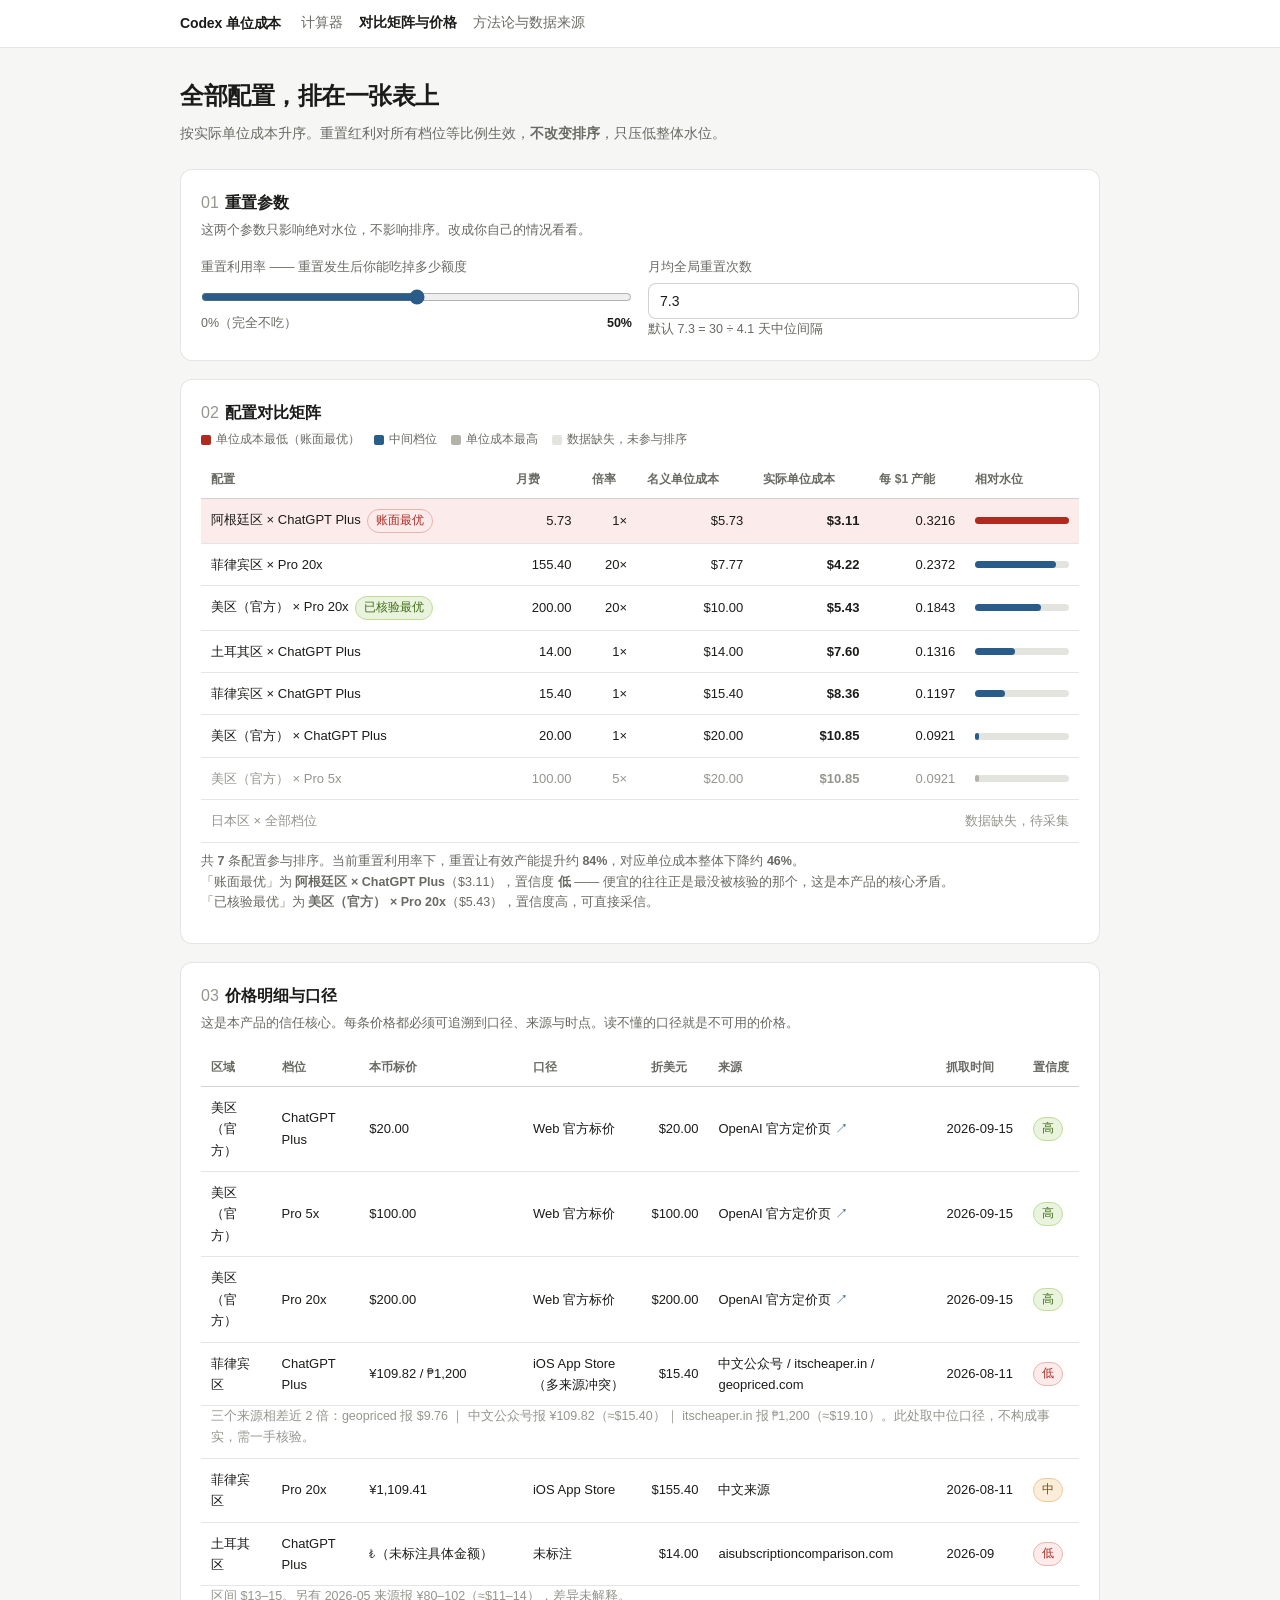
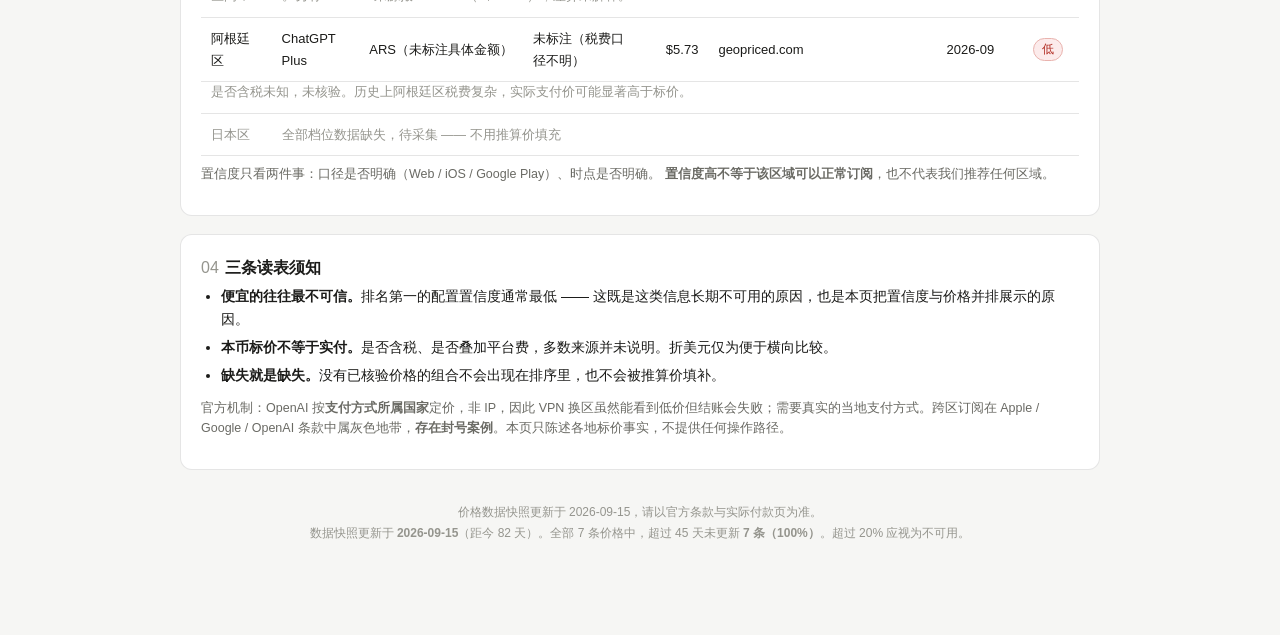
==== compare.html @ bf379e0e "feat: Codex 单位成本计算器（纯静态 MVP） 把档位倍率、区域实付价与重置红利合成一个可比较的数字：每 1 美元买到多少产能。  核心结论： - 官方只公布倍率（Plus 1× / Pro" ====
<!DOCTYPE html>
<html lang="zh-CN">
<head>
<meta charset="UTF-8">
<meta name="viewport" content="width=device-width, initial-scale=1">
<title>对比矩阵与价格明细 —— Codex 单位成本</title>
<meta name="description" content="全部已采集的 Codex 档位 × 区域配置，按实际单位成本排序，并逐条标注价格口径、来源、抓取时间与置信度。">
<link rel="stylesheet" href="assets/styles.css">
</head>
<body>

<header class="nav">
  <div class="inner">
    <a class="brand" href="index.html">Codex 单位成本</a>
    <nav>
      <a href="index.html">计算器</a>
      <a class="on" href="compare.html">对比矩阵与价格</a>
      <a href="method.html">方法论与数据来源</a>
    </nav>
  </div>
</header>

<main class="wrap">

  <h1>全部配置，排在一张表上</h1>
  <p class="sub">按实际单位成本升序。重置红利对所有档位等比例生效，<strong>不改变排序</strong>，只压低整体水位。</p>

  <section class="card">
    <h2><span class="n">01</span>重置参数</h2>
    <p class="hint">这两个参数只影响绝对水位，不影响排序。改成你自己的情况看看。</p>
    <div class="grid2">
      <div>
        <label for="u">重置利用率 —— 重置发生后你能吃掉多少额度</label>
        <input type="range" id="u" min="0" max="100" step="5" value="50">
        <div class="rowval"><span>0%（完全不吃）</span><b id="uval">50%</b></div>
      </div>
      <div>
        <label for="R">月均全局重置次数</label>
        <input type="number" id="R" min="0" max="30" step="0.1" value="7.3">
        <div class="rowval"><span>默认 7.3 = 30 ÷ 4.1 天中位间隔</span></div>
      </div>
    </div>
  </section>

  <section class="card">
    <h2><span class="n">02</span>配置对比矩阵</h2>
    <div class="legend">
      <span><i class="sw" style="background:var(--best)"></i>单位成本最低（账面最优）</span>
      <span><i class="sw" style="background:var(--acc)"></i>中间档位</span>
      <span><i class="sw" style="background:#B4B2A9"></i>单位成本最高</span>
      <span><i class="sw" style="background:#E4E4DF"></i>数据缺失，未参与排序</span>
    </div>
    <div class="tablewrap">
      <table id="matrix">
        <thead>
          <tr>
            <th>配置</th>
            <th class="num">月费</th>
            <th class="num">倍率</th>
            <th class="num">名义单位成本</th>
            <th class="num">实际单位成本</th>
            <th class="num">每 $1 产能</th>
            <th>相对水位</th>
          </tr>
        </thead>
        <tbody></tbody>
      </table>
    </div>
    <p class="note" id="matrixNote"></p>
  </section>

  <section class="card">
    <h2><span class="n">03</span>价格明细与口径</h2>
    <p class="hint">这是本产品的信任核心。每条价格都必须可追溯到口径、来源与时点。读不懂的口径就是不可用的价格。</p>
    <div class="tablewrap">
      <table id="prices">
        <thead>
          <tr>
            <th>区域</th><th>档位</th><th>本币标价</th><th>口径</th>
            <th class="num">折美元</th><th>来源</th><th>抓取时间</th><th>置信度</th>
          </tr>
        </thead>
        <tbody></tbody>
      </table>
    </div>
    <p class="note">
      置信度只看两件事：口径是否明确（Web / iOS / Google Play）、时点是否明确。
      <strong>置信度高不等于该区域可以正常订阅</strong>，也不代表我们推荐任何区域。
    </p>
  </section>

  <section class="card">
    <h2><span class="n">04</span>三条读表须知</h2>
    <ul>
      <li><strong>便宜的往往最不可信。</strong>排名第一的配置置信度通常最低 —— 这既是这类信息长期不可用的原因，也是本页把置信度与价格并排展示的原因。</li>
      <li><strong>本币标价不等于实付。</strong>是否含税、是否叠加平台费，多数来源并未说明。折美元仅为便于横向比较。</li>
      <li><strong>缺失就是缺失。</strong>没有已核验价格的组合不会出现在排序里，也不会被推算价填补。</li>
    </ul>
    <p class="note">官方机制：OpenAI 按<strong>支付方式所属国家</strong>定价，非 IP，因此 VPN 换区虽然能看到低价但结账会失败；需要真实的当地支付方式。跨区订阅在 Apple / Google / OpenAI 条款中属灰色地带，<strong>存在封号案例</strong>。本页只陈述各地标价事实，不提供任何操作路径。</p>
  </section>

  <p class="foot">
    价格数据快照更新于 <span id="metaUpdated">2026-09-15</span>，请以官方条款与实际付款页为准。<br>
    <span id="staleness"></span>
  </p>

</main>

<script src="assets/data.js"></script>
<script src="assets/app.js"></script>
</body>
</html>
---- assets/styles.css ----
:root{
  --bg:#f6f6f4; --card:#ffffff; --line:rgba(0,0,0,.10); --line2:rgba(0,0,0,.18);
  --tx:#1b1b19; --tx2:#6a6a64; --tx3:#95958e;
  --best:#B02A20; --best-bg:#FCEBEB; --best-line:#E9B3AE;
  --worst:#5F5E5A; --worst-bg:#F1EFE8;
  --warn-bg:#FAEEDA; --warn-line:#EFCB9B; --warn-tx:#7A4A0A;
  --acc:#2A5C8A; --acc-bg:#EAF1F8;
  --ok-bg:#EAF3DE; --ok-tx:#3B6D11; --ok-line:#C0DD97;
  --r:12px;
}
*{box-sizing:border-box}
body{
  margin:0; background:var(--bg); color:var(--tx);
  font-family:-apple-system,BlinkMacSystemFont,"PingFang SC","Hiragino Sans GB","Microsoft YaHei",sans-serif;
  font-size:14px; line-height:1.65; -webkit-font-smoothing:antialiased;
}
a{color:var(--acc); text-decoration:none}
a:hover{text-decoration:underline}
.wrap{max-width:960px; margin:0 auto; padding:28px 20px 80px}

.nav{
  border-bottom:1px solid var(--line); background:var(--card); position:sticky; top:0; z-index:9
}
.nav .inner{
  max-width:960px; margin:0 auto; padding:12px 20px; display:flex; align-items:center; gap:20px; flex-wrap:wrap
}
.nav .brand{font-weight:600; color:var(--tx); font-size:14px; letter-spacing:-.01em}
.nav nav{display:flex; gap:16px; flex-wrap:wrap}
.nav nav a{color:var(--tx2); font-size:13.5px}
.nav nav a.on{color:var(--tx); font-weight:600}

h1{font-size:24px; font-weight:600; margin:0 0 6px; letter-spacing:-.02em}
h2{font-size:16px; font-weight:600; margin:0 0 4px}
h2 .n{color:var(--tx3); font-weight:400; margin-right:6px; font-variant-numeric:tabular-nums}
h3{font-size:13px; font-weight:600; margin:18px 0 8px}
p{margin:0 0 10px}
.sub{color:var(--tx2); margin:0 0 24px}
.hint{color:var(--tx2); font-size:12.5px; margin:0 0 16px}

.card{background:var(--card); border:1px solid var(--line); border-radius:var(--r); padding:20px; margin-bottom:18px}
.banner{
  background:var(--warn-bg); border:1px solid var(--warn-line); color:var(--warn-tx);
  border-radius:var(--r); padding:12px 16px; margin-bottom:20px; font-size:13px; line-height:1.6
}
.banner b{font-weight:600}

.grid2{display:grid; grid-template-columns:repeat(auto-fit,minmax(220px,1fr)); gap:16px}
label{display:block; font-size:12.5px; color:var(--tx2); margin-bottom:6px}
select,input[type=number],input[type=email]{
  width:100%; padding:9px 11px; font-size:14px; font-family:inherit; color:var(--tx);
  background:#fff; border:1px solid var(--line2); border-radius:8px; outline:none; appearance:none;
}
select{
  background-image:linear-gradient(45deg,transparent 50%,#8a8a84 50%),linear-gradient(135deg,#8a8a84 50%,transparent 50%);
  background-position:calc(100% - 16px) 18px,calc(100% - 11px) 18px;
  background-size:5px 5px,5px 5px; background-repeat:no-repeat
}
select:focus,input:focus{border-color:var(--acc); box-shadow:0 0 0 3px var(--acc-bg)}
input[type=range]{width:100%; accent-color:var(--acc); margin:6px 0 0}
.rowval{display:flex; justify-content:space-between; gap:12px; font-size:12.5px; color:var(--tx2)}
.rowval b{color:var(--tx); font-weight:600; font-variant-numeric:tabular-nums}

.out{display:grid; grid-template-columns:repeat(auto-fit,minmax(150px,1fr)); gap:12px; margin-top:20px}
.box{background:#F4F4F1; border-radius:10px; padding:14px 16px}
.box .lb{font-size:12.5px; color:var(--tx2); margin-bottom:4px}
.box .vl{font-size:26px; font-weight:600; letter-spacing:-.02em; font-variant-numeric:tabular-nums; line-height:1.2}
.box .un{font-size:12px; color:var(--tx3); margin-top:2px}
.box.hi{background:var(--best-bg); border:1px solid var(--best-line)}
.box.hi .vl{color:var(--best)}
.box.na{background:var(--worst-bg); grid-column:1/-1}
.box.na .vl{font-size:19px}

.meta{
  margin-top:16px; padding-top:14px; border-top:1px solid var(--line);
  display:flex; flex-wrap:wrap; gap:8px 18px; font-size:12.5px; color:var(--tx2)
}
.meta b{color:var(--tx); font-weight:600}

.tag{display:inline-block; padding:1px 8px; border-radius:20px; font-size:11.5px; line-height:1.7; border:1px solid; white-space:nowrap}
.t-hi{background:var(--ok-bg); color:var(--ok-tx); border-color:var(--ok-line)}
.t-mid{background:var(--warn-bg); color:var(--warn-tx); border-color:var(--warn-line)}
.t-low{background:var(--best-bg); color:var(--best); border-color:var(--best-line)}
.t-na{background:#F1EFE8; color:#6a6a64; border-color:#D3D1C7}

.tablewrap{overflow-x:auto}
table{width:100%; border-collapse:collapse; font-size:13px}
th{
  text-align:left; font-weight:600; font-size:12px; color:var(--tx2);
  padding:8px 10px; border-bottom:1px solid var(--line2); white-space:nowrap
}
td{padding:10px; border-bottom:1px solid var(--line); vertical-align:middle}
td.num{font-variant-numeric:tabular-nums; white-space:nowrap; text-align:right}
td.l{text-align:left}
tr.top td{background:var(--best-bg)}
tr.bad td{color:var(--tx3)}
td .small{font-size:12.5px; color:var(--tx2)}

.bar{height:7px; border-radius:4px; background:#E4E4DF; position:relative; min-width:70px}
.bar i{position:absolute; left:0; top:0; bottom:0; border-radius:4px; background:var(--acc)}
.bar.red i{background:var(--best)}
.bar.gray i{background:#B4B2A9}
.legend{display:flex; flex-wrap:wrap; gap:14px; font-size:12px; color:var(--tx2); margin:0 0 12px}
.legend span{display:flex; align-items:center; gap:5px}
.sw{width:10px; height:10px; border-radius:2px; display:inline-block}
.miss{color:var(--tx3); font-size:12.5px}

.cta{
  display:flex; gap:10px; flex-wrap:wrap; align-items:center;
  background:var(--card); border:1px dashed var(--line2); border-radius:var(--r); padding:16px 20px; margin-bottom:18px
}
.cta input{flex:1 1 220px}
.btn{
  padding:9px 18px; font-size:13.5px; font-family:inherit; font-weight:600; cursor:pointer;
  background:var(--tx); color:#fff; border:1px solid var(--tx); border-radius:8px
}
.btn.ghost{background:#fff; color:var(--tx)}
.btn:disabled{opacity:.5; cursor:not-allowed}

ul{margin:0 0 10px; padding-left:20px}
li{margin-bottom:5px}
code{font-family:ui-monospace,SFMono-Regular,Menlo,monospace; font-size:12.5px; background:#F1EFE8; padding:1px 5px; border-radius:4px}
pre{
  background:#F1EFE8; border:1px solid var(--line); border-radius:10px; padding:14px 16px;
  font-family:ui-monospace,SFMono-Regular,Menlo,monospace; font-size:12.5px; line-height:1.8;
  overflow-x:auto; margin:0 0 14px
}
.foot{color:var(--tx3); font-size:12px; text-align:center; margin-top:32px; line-height:1.8}
.note{font-size:12.5px; color:var(--tx2); margin-top:8px}
.src{font-size:12.5px; color:var(--tx2)}
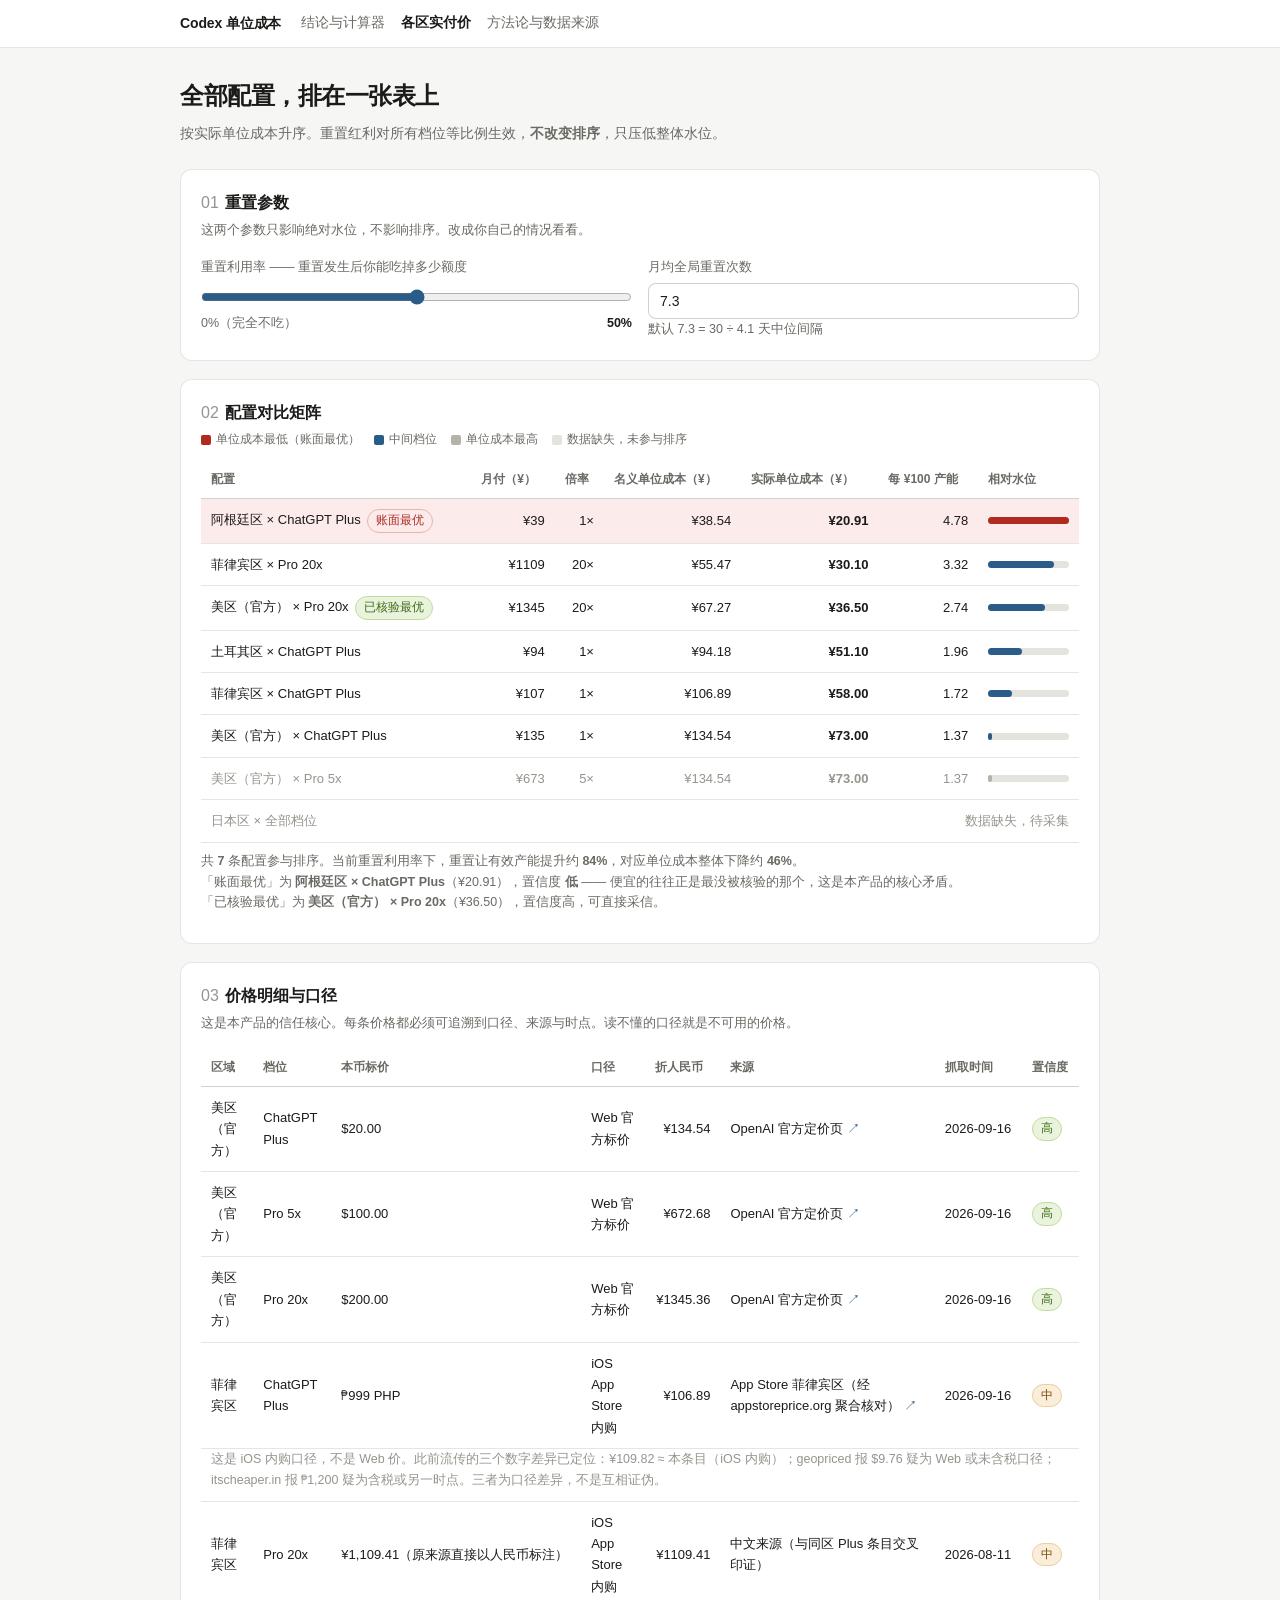
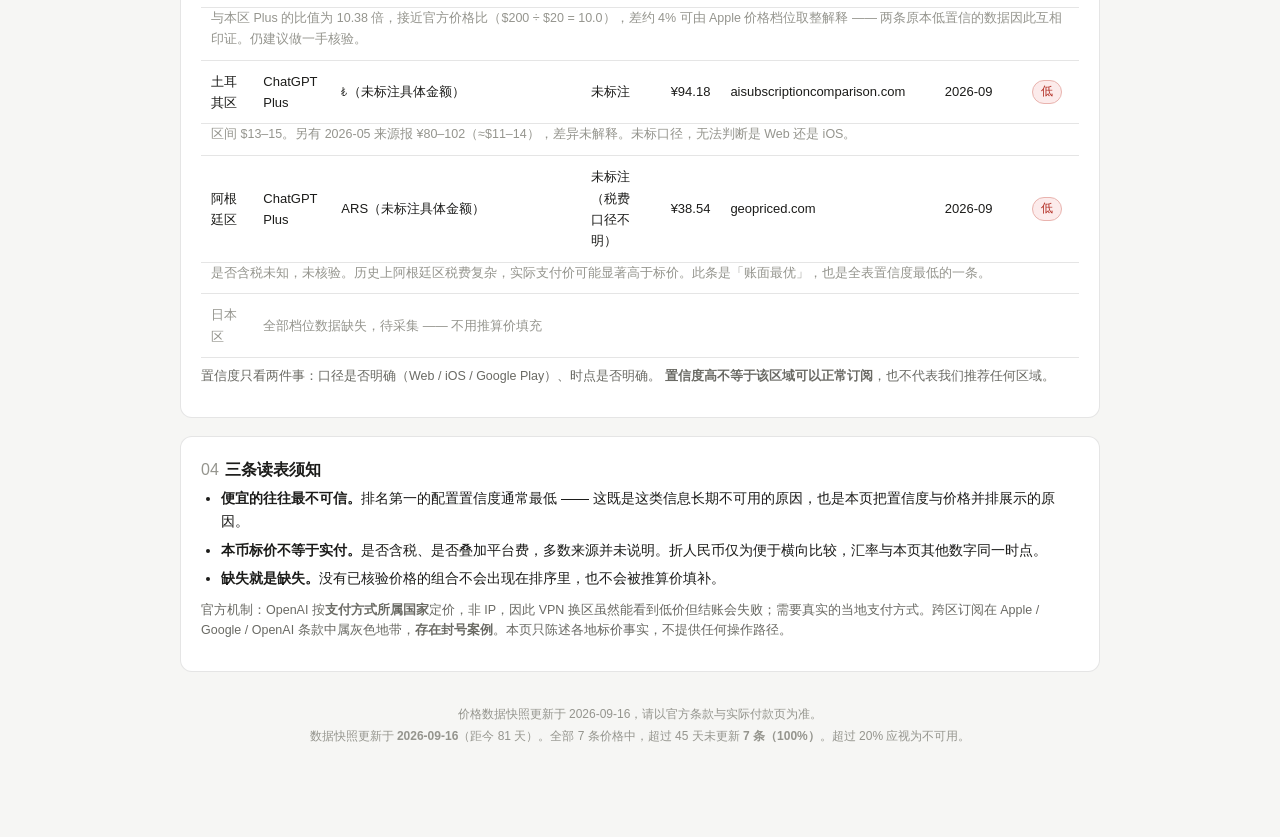
==== commit 146455e8: "feat: 首屏改为档位结论 + 全站人民币口径 + 一键分享图 面向国内推广的三处改造：  1. 首屏信息层级重排    - 首屏改为「一句结论 + 三个数字」，免责声明降为次级信息下移    - " ====
--- a/compare.html
+++ b/compare.html
@@ -13,8 +13,8 @@
   <div class="inner">
     <a class="brand" href="index.html">Codex 单位成本</a>
     <nav>
-      <a href="index.html">计算器</a>
-      <a class="on" href="compare.html">对比矩阵与价格</a>
+      <a href="index.html">结论与计算器</a>
+      <a class="on" href="compare.html">各区实付价</a>
       <a href="method.html">方法论与数据来源</a>
     </nav>
   </div>
@@ -55,11 +55,11 @@
         <thead>
           <tr>
             <th>配置</th>
-            <th class="num">月费</th>
+            <th class="num">月付（¥）</th>
             <th class="num">倍率</th>
-            <th class="num">名义单位成本</th>
-            <th class="num">实际单位成本</th>
-            <th class="num">每 $1 产能</th>
+            <th class="num">名义单位成本（¥）</th>
+            <th class="num">实际单位成本（¥）</th>
+            <th class="num">每 ¥100 产能</th>
             <th>相对水位</th>
           </tr>
         </thead>
@@ -72,12 +72,13 @@
   <section class="card">
     <h2><span class="n">03</span>价格明细与口径</h2>
     <p class="hint">这是本产品的信任核心。每条价格都必须可追溯到口径、来源与时点。读不懂的口径就是不可用的价格。</p>
+    <p class="hint mobonly">表格较宽，可左右滑动查看。</p>
     <div class="tablewrap">
       <table id="prices">
         <thead>
           <tr>
             <th>区域</th><th>档位</th><th>本币标价</th><th>口径</th>
-            <th class="num">折美元</th><th>来源</th><th>抓取时间</th><th>置信度</th>
+            <th class="num">折人民币</th><th>来源</th><th>抓取时间</th><th>置信度</th>
           </tr>
         </thead>
         <tbody></tbody>
@@ -93,14 +94,14 @@
     <h2><span class="n">04</span>三条读表须知</h2>
     <ul>
       <li><strong>便宜的往往最不可信。</strong>排名第一的配置置信度通常最低 —— 这既是这类信息长期不可用的原因，也是本页把置信度与价格并排展示的原因。</li>
-      <li><strong>本币标价不等于实付。</strong>是否含税、是否叠加平台费，多数来源并未说明。折美元仅为便于横向比较。</li>
+      <li><strong>本币标价不等于实付。</strong>是否含税、是否叠加平台费，多数来源并未说明。折人民币仅为便于横向比较，汇率与本页其他数字同一时点。</li>
       <li><strong>缺失就是缺失。</strong>没有已核验价格的组合不会出现在排序里，也不会被推算价填补。</li>
     </ul>
     <p class="note">官方机制：OpenAI 按<strong>支付方式所属国家</strong>定价，非 IP，因此 VPN 换区虽然能看到低价但结账会失败；需要真实的当地支付方式。跨区订阅在 Apple / Google / OpenAI 条款中属灰色地带，<strong>存在封号案例</strong>。本页只陈述各地标价事实，不提供任何操作路径。</p>
   </section>
 
   <p class="foot">
-    价格数据快照更新于 <span id="metaUpdated">2026-09-15</span>，请以官方条款与实际付款页为准。<br>
+    价格数据快照更新于 <span id="metaUpdated">2026-09-16</span>，请以官方条款与实际付款页为准。<br>
     <span id="staleness"></span>
   </p>
 
--- a/assets/styles.css
+++ b/assets/styles.css
@@ -127,3 +127,54 @@
 .foot{color:var(--tx3); font-size:12px; text-align:center; margin-top:32px; line-height:1.8}
 .note{font-size:12.5px; color:var(--tx2); margin-top:8px}
 .src{font-size:12.5px; color:var(--tx2)}
+
+/* ---------- 首屏结论区（页面唯一的主视觉，不与卡片同级） ---------- */
+.hero{
+  background:var(--card); border:1px solid var(--line); border-radius:var(--r);
+  padding:26px 26px 22px; margin-bottom:16px
+}
+.hero-meta{font-size:12px; color:var(--tx3); letter-spacing:.02em; margin-bottom:10px}
+.hero h1{font-size:26px; line-height:1.34; margin:0 0 8px; letter-spacing:-.02em; max-width:20em}
+.hero-sub{color:var(--tx2); font-size:15px; margin:0 0 20px; max-width:32em}
+.tiers{display:grid; grid-template-columns:repeat(auto-fit,minmax(150px,1fr)); gap:12px}
+.tcard{background:#F4F4F1; border:1px solid transparent; border-radius:10px; padding:14px 16px}
+.tcard .tn{font-size:12.5px; color:var(--tx2); display:flex; align-items:center; gap:6px; flex-wrap:wrap}
+.tcard .tv{
+  font-size:28px; font-weight:600; letter-spacing:-.02em;
+  font-variant-numeric:tabular-nums; line-height:1.2; margin:4px 0 2px
+}
+.tcard .tu{font-size:11.5px; color:var(--tx3)}
+.tcard.bad{background:var(--warn-bg); border-color:var(--warn-line)}
+.tcard.bad .tv{color:var(--warn-tx)}
+.tcard.top{background:#F6FAF0; border-color:var(--ok-line)}
+.tcard.top .tv{color:var(--ok-tx)}
+.actions{display:flex; gap:10px; flex-wrap:wrap; margin-top:18px}
+.actions .btn{text-decoration:none; display:inline-block}
+
+/* 合规声明：保留全部要点，但降为次级信息，不占首屏焦点 */
+.disclaimer{
+  background:#FBFBF9; border:1px solid var(--line); border-radius:var(--r);
+  padding:12px 16px; margin:0 0 18px; font-size:12.5px; color:var(--tx2); line-height:1.7
+}
+.disclaimer b{color:var(--tx)}
+
+/* 仅在窄屏显示的提示（如「表格可左右滑动」） */
+.mobonly{display:none}
+
+/* ---------- 移动端优先（国内流量以手机为主） ---------- */
+@media (max-width:560px){
+  .wrap{padding:20px 14px 64px}
+  .hero{padding:18px 16px 16px}
+  .hero h1{font-size:21px}
+  .hero-sub{font-size:14px}
+  .tiers{grid-template-columns:repeat(2,minmax(0,1fr)); gap:10px}
+  .tcard{padding:12px 13px}
+  .tcard .tv{font-size:24px}
+  h1{font-size:20px}
+  h2{font-size:15px}
+  table{font-size:12.5px}
+  th,td{padding:8px 6px}
+  .actions .btn{flex:1 1 auto; text-align:center}
+  .card{padding:16px}
+  .mobonly{display:block}
+}
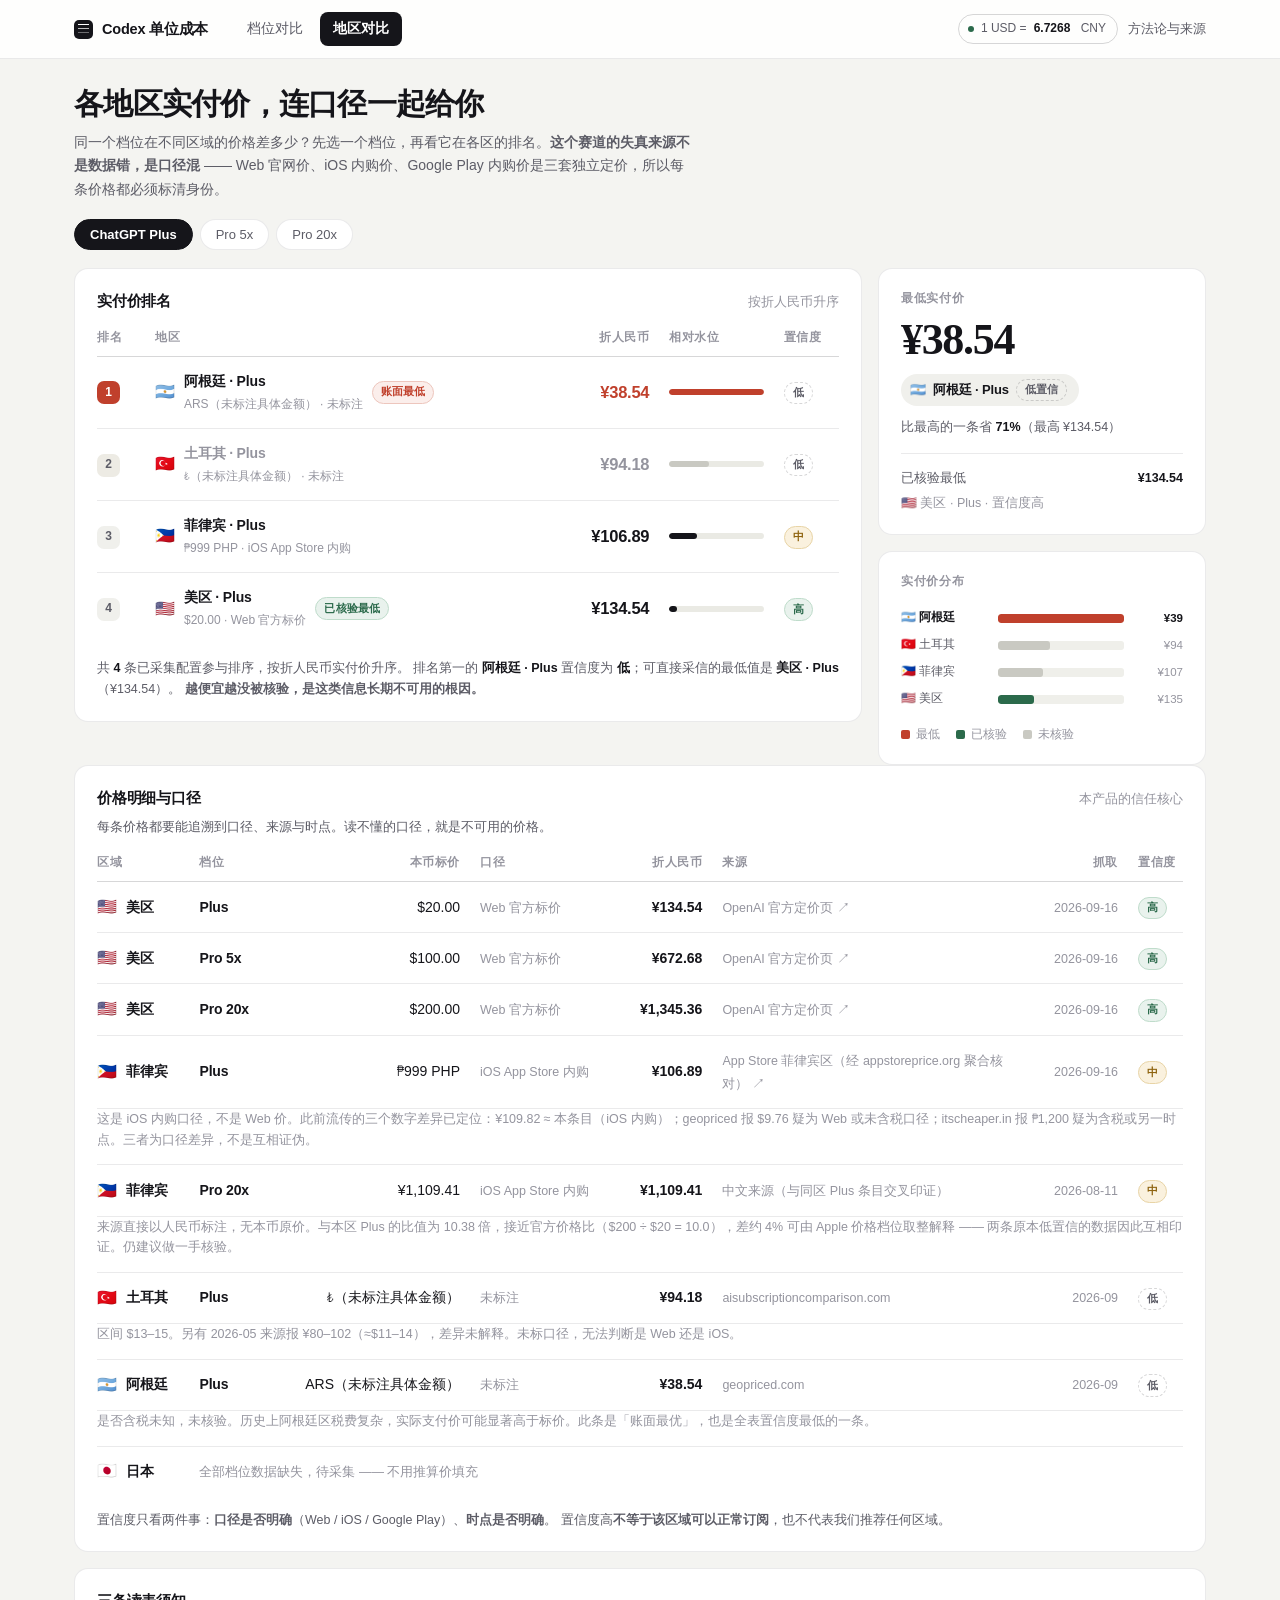
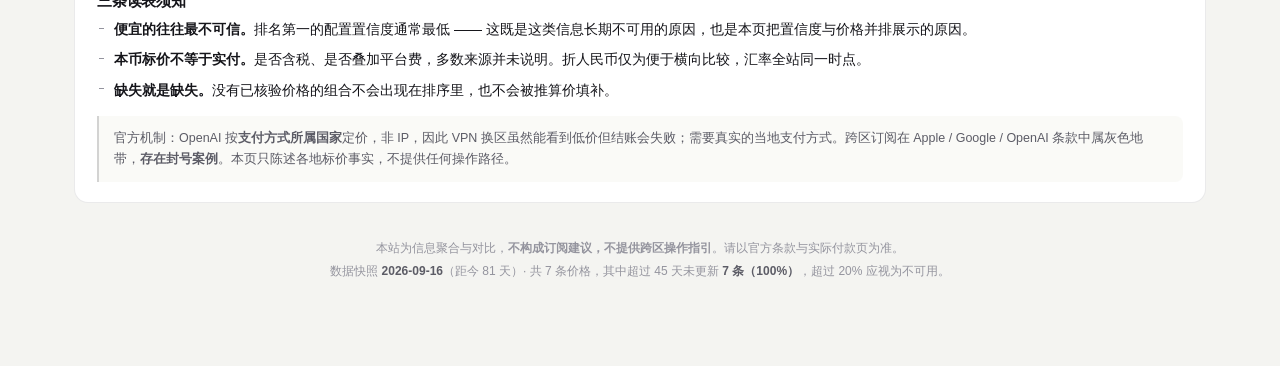
==== commit 4d7f89e0: "feat(ui): 视觉系统重做（精密计量仪器）+ 信息架构对齐参考站 按 appstoreprice.org 的信息架构重排，但视觉身份另起一套 —— 只借结构不借皮。  结构（借参考站，验证过的可" ====
--- a/compare.html
+++ b/compare.html
@@ -3,105 +3,111 @@
 <head>
 <meta charset="UTF-8">
 <meta name="viewport" content="width=device-width, initial-scale=1">
-<title>对比矩阵与价格明细 —— Codex 单位成本</title>
-<meta name="description" content="全部已采集的 Codex 档位 × 区域配置，按实际单位成本排序，并逐条标注价格口径、来源、抓取时间与置信度。">
+<title>各地区实付价排名 —— Codex 单位成本</title>
+<meta name="description" content="Codex 各区域实付价排名，按档位切换。每条价格逐条标注口径（Web / iOS / Google Play）、来源、抓取时间与置信度。">
+<meta property="og:type" content="website">
+<meta property="og:title" content="Codex 各地区实付价排名 —— 连口径一起给你">
+<meta property="og:description" content="同一个档位在不同区域差多少？逐条标注口径、来源、时点与置信度，不标口径的价格表等于三个数混在一起。">
+<meta property="og:locale" content="zh_CN">
+<meta name="twitter:card" content="summary">
 <link rel="stylesheet" href="assets/styles.css">
 </head>
-<body>
+<body data-view="price">
 
-<header class="nav">
-  <div class="inner">
-    <a class="brand" href="index.html">Codex 单位成本</a>
-    <nav>
-      <a href="index.html">结论与计算器</a>
-      <a class="on" href="compare.html">各区实付价</a>
-      <a href="method.html">方法论与数据来源</a>
+<header class="topbar">
+  <div class="topbar-in">
+    <a class="brand" href="index.html"><i class="mark"></i><span class="bn">Codex 单位成本</span></a>
+    <nav class="tabs">
+      <a href="index.html">档位对比</a>
+      <a class="on" href="compare.html">地区对比</a>
     </nav>
+    <div class="topbar-r">
+      <span class="fxchip"><i class="dot"></i>1 USD = <b id="fxRate">6.7268</b>&nbsp;CNY</span>
+      <a class="toplink" href="method.html">方法论与来源</a>
+    </div>
   </div>
 </header>
 
-<main class="wrap">
+<main class="page">
 
-  <h1>全部配置，排在一张表上</h1>
-  <p class="sub">按实际单位成本升序。重置红利对所有档位等比例生效，<strong>不改变排序</strong>，只压低整体水位。</p>
+  <div class="page-head">
+    <h1>各地区实付价，连口径一起给你</h1>
+    <p>同一个档位在不同区域的价格差多少？先选一个档位，再看它在各区的排名。<strong>这个赛道的失真来源不是数据错，是口径混</strong> —— Web 官网价、iOS 内购价、Google Play 内购价是三套独立定价，所以每条价格都必须标清身份。</p>
+  </div>
 
-  <section class="card">
-    <h2><span class="n">01</span>重置参数</h2>
-    <p class="hint">这两个参数只影响绝对水位，不影响排序。改成你自己的情况看看。</p>
-    <div class="grid2">
-      <div>
-        <label for="u">重置利用率 —— 重置发生后你能吃掉多少额度</label>
-        <input type="range" id="u" min="0" max="100" step="5" value="50">
-        <div class="rowval"><span>0%（完全不吃）</span><b id="uval">50%</b></div>
-      </div>
-      <div>
-        <label for="R">月均全局重置次数</label>
-        <input type="number" id="R" min="0" max="30" step="0.1" value="7.3">
-        <div class="rowval"><span>默认 7.3 = 30 ÷ 4.1 天中位间隔</span></div>
-      </div>
+  <div class="pillbar" id="tierPills"></div>
+
+  <div class="cols">
+
+    <div class="col-main">
+      <section class="panel">
+        <div class="panel-head">
+          <h2>实付价排名</h2>
+          <span class="panel-sub">按折人民币升序</span>
+        </div>
+        <div class="tablewrap">
+          <table class="rk">
+            <thead>
+              <tr>
+                <th>排名</th>
+                <th>地区</th>
+                <th class="r">折人民币</th>
+                <th>相对水位</th>
+                <th>置信度</th>
+              </tr>
+            </thead>
+            <tbody id="rankBody"></tbody>
+          </table>
+        </div>
+        <p class="note" id="rankNote"></p>
+      </section>
+    </div>
+
+    <aside class="col-side">
+      <div class="side-card" id="bestCard"></div>
+      <div class="side-card" id="distCard"></div>
+    </aside>
+
+  </div>
+
+  <section class="panel">
+    <div class="panel-head">
+      <h2>价格明细与口径</h2>
+      <span class="panel-sub">本产品的信任核心</span>
+    </div>
+    <p class="hint">每条价格都要能追溯到口径、来源与时点。读不懂的口径，就是不可用的价格。</p>
+    <p class="hint mobonly">表格较宽，可左右滑动查看。</p>
+    <div class="tablewrap keep">
+      <table class="detail">
+        <thead>
+          <tr>
+            <th>区域</th><th>档位</th><th class="r">本币标价</th><th>口径</th>
+            <th class="r">折人民币</th><th>来源</th><th class="r">抓取</th><th>置信度</th>
+          </tr>
+        </thead>
+        <tbody id="priceBody"></tbody>
+      </table>
+    </div>
+    <p class="note">
+      置信度只看两件事：<strong>口径是否明确</strong>（Web / iOS / Google Play）、<strong>时点是否明确</strong>。
+      置信度高<strong>不等于该区域可以正常订阅</strong>，也不代表我们推荐任何区域。
+    </p>
+  </section>
+
+  <section class="panel">
+    <div class="panel-head"><h2>三条读表须知</h2></div>
+    <div class="doc" style="max-width:none">
+      <ul>
+        <li><strong>便宜的往往最不可信。</strong>排名第一的配置置信度通常最低 —— 这既是这类信息长期不可用的原因，也是本页把置信度与价格并排展示的原因。</li>
+        <li><strong>本币标价不等于实付。</strong>是否含税、是否叠加平台费，多数来源并未说明。折人民币仅为便于横向比较，汇率全站同一时点。</li>
+        <li><strong>缺失就是缺失。</strong>没有已核验价格的组合不会出现在排序里，也不会被推算价填补。</li>
+      </ul>
+      <p class="note">官方机制：OpenAI 按<strong>支付方式所属国家</strong>定价，非 IP，因此 VPN 换区虽然能看到低价但结账会失败；需要真实的当地支付方式。跨区订阅在 Apple / Google / OpenAI 条款中属灰色地带，<strong>存在封号案例</strong>。本页只陈述各地标价事实，不提供任何操作路径。</p>
     </div>
   </section>
 
-  <section class="card">
-    <h2><span class="n">02</span>配置对比矩阵</h2>
-    <div class="legend">
-      <span><i class="sw" style="background:var(--best)"></i>单位成本最低（账面最优）</span>
-      <span><i class="sw" style="background:var(--acc)"></i>中间档位</span>
-      <span><i class="sw" style="background:#B4B2A9"></i>单位成本最高</span>
-      <span><i class="sw" style="background:#E4E4DF"></i>数据缺失，未参与排序</span>
-    </div>
-    <div class="tablewrap">
-      <table id="matrix">
-        <thead>
-          <tr>
-            <th>配置</th>
-            <th class="num">月付（¥）</th>
-            <th class="num">倍率</th>
-            <th class="num">名义单位成本（¥）</th>
-            <th class="num">实际单位成本（¥）</th>
-            <th class="num">每 ¥100 产能</th>
-            <th>相对水位</th>
-          </tr>
-        </thead>
-        <tbody></tbody>
-      </table>
-    </div>
-    <p class="note" id="matrixNote"></p>
-  </section>
-
-  <section class="card">
-    <h2><span class="n">03</span>价格明细与口径</h2>
-    <p class="hint">这是本产品的信任核心。每条价格都必须可追溯到口径、来源与时点。读不懂的口径就是不可用的价格。</p>
-    <p class="hint mobonly">表格较宽，可左右滑动查看。</p>
-    <div class="tablewrap">
-      <table id="prices">
-        <thead>
-          <tr>
-            <th>区域</th><th>档位</th><th>本币标价</th><th>口径</th>
-            <th class="num">折人民币</th><th>来源</th><th>抓取时间</th><th>置信度</th>
-          </tr>
-        </thead>
-        <tbody></tbody>
-      </table>
-    </div>
-    <p class="note">
-      置信度只看两件事：口径是否明确（Web / iOS / Google Play）、时点是否明确。
-      <strong>置信度高不等于该区域可以正常订阅</strong>，也不代表我们推荐任何区域。
-    </p>
-  </section>
-
-  <section class="card">
-    <h2><span class="n">04</span>三条读表须知</h2>
-    <ul>
-      <li><strong>便宜的往往最不可信。</strong>排名第一的配置置信度通常最低 —— 这既是这类信息长期不可用的原因，也是本页把置信度与价格并排展示的原因。</li>
-      <li><strong>本币标价不等于实付。</strong>是否含税、是否叠加平台费，多数来源并未说明。折人民币仅为便于横向比较，汇率与本页其他数字同一时点。</li>
-      <li><strong>缺失就是缺失。</strong>没有已核验价格的组合不会出现在排序里，也不会被推算价填补。</li>
-    </ul>
-    <p class="note">官方机制：OpenAI 按<strong>支付方式所属国家</strong>定价，非 IP，因此 VPN 换区虽然能看到低价但结账会失败；需要真实的当地支付方式。跨区订阅在 Apple / Google / OpenAI 条款中属灰色地带，<strong>存在封号案例</strong>。本页只陈述各地标价事实，不提供任何操作路径。</p>
-  </section>
-
   <p class="foot">
-    价格数据快照更新于 <span id="metaUpdated">2026-09-16</span>，请以官方条款与实际付款页为准。<br>
+    本站为信息聚合与对比，<strong>不构成订阅建议，不提供跨区操作指引</strong>。请以官方条款与实际付款页为准。<br>
     <span id="staleness"></span>
   </p>
 
--- a/assets/styles.css
+++ b/assets/styles.css
@@ -1,180 +1,496 @@
+/* ==========================================================================
+   Codex 单位成本 —— 视觉系统
+   方向：精密计量仪器
+     · 纸白底 + 极淡方格（测量基准的表面）
+     · 发丝分隔线代替投影，层级靠留白与字号而非装饰
+     · 展示级数字用衬线体（编辑精度感），表内数字用无衬线等宽位
+     · 三个信号色各司其职：朱砂＝最低/账面，石绿＝已核验，赭黄＝不值/存疑
+   ========================================================================== */
+
 :root{
-  --bg:#f6f6f4; --card:#ffffff; --line:rgba(0,0,0,.10); --line2:rgba(0,0,0,.18);
-  --tx:#1b1b19; --tx2:#6a6a64; --tx3:#95958e;
-  --best:#B02A20; --best-bg:#FCEBEB; --best-line:#E9B3AE;
-  --worst:#5F5E5A; --worst-bg:#F1EFE8;
-  --warn-bg:#FAEEDA; --warn-line:#EFCB9B; --warn-tx:#7A4A0A;
-  --acc:#2A5C8A; --acc-bg:#EAF1F8;
-  --ok-bg:#EAF3DE; --ok-tx:#3B6D11; --ok-line:#C0DD97;
-  --r:12px;
-}
+  --paper:#F4F4F1;
+  --card:#FFFFFF;
+
+  --ink:#15151A;
+  --ink2:#5C5C66;
+  --ink3:#94949E;
+
+  --rule:rgba(21,21,26,.085);
+  --rule2:rgba(21,21,26,.17);
+  --tick:rgba(21,21,26,.05);
+
+  --signal:#C0402C;        --signal-bg:#FBEEEB;   --signal-line:#EDC6BD;
+  --trust:#2B6A4B;         --trust-bg:#E9F2ED;    --trust-line:#BFDCCB;
+  --caution:#8F6410;       --caution-bg:#FAF1DE;  --caution-line:#E8D4A6;
+  --neutral-bg:#F0F0EC;    --neutral-line:#DAD8CE;
+
+  --f-sans:-apple-system,BlinkMacSystemFont,"PingFang SC","Hiragino Sans GB","Microsoft YaHei","Helvetica Neue",sans-serif;
+  --f-serif:"Songti SC","Source Han Serif SC","Noto Serif SC",Georgia,"Times New Roman",serif;
+  --f-mono:ui-monospace,SFMono-Regular,"SF Mono",Menlo,Consolas,monospace;
+
+  --r:14px;
+  --r-sm:10px;
+  --maxw:1180px;
+  --rc1:124px;   /* 标尺行：名称列 */
+  --rc2:92px;    /* 标尺行：数值列 */
+}
+
 *{box-sizing:border-box}
+html{-webkit-text-size-adjust:100%}
 body{
-  margin:0; background:var(--bg); color:var(--tx);
-  font-family:-apple-system,BlinkMacSystemFont,"PingFang SC","Hiragino Sans GB","Microsoft YaHei",sans-serif;
-  font-size:14px; line-height:1.65; -webkit-font-smoothing:antialiased;
-}
-a{color:var(--acc); text-decoration:none}
+  margin:0; background:var(--paper); color:var(--ink);
+  font-family:var(--f-sans); font-size:14px; line-height:1.66;
+  -webkit-font-smoothing:antialiased; -moz-osx-font-smoothing:grayscale;
+}
+a{color:inherit; text-decoration:none}
 a:hover{text-decoration:underline}
-.wrap{max-width:960px; margin:0 auto; padding:28px 20px 80px}
-
-.nav{
-  border-bottom:1px solid var(--line); background:var(--card); position:sticky; top:0; z-index:9
-}
-.nav .inner{
-  max-width:960px; margin:0 auto; padding:12px 20px; display:flex; align-items:center; gap:20px; flex-wrap:wrap
-}
-.nav .brand{font-weight:600; color:var(--tx); font-size:14px; letter-spacing:-.01em}
-.nav nav{display:flex; gap:16px; flex-wrap:wrap}
-.nav nav a{color:var(--tx2); font-size:13.5px}
-.nav nav a.on{color:var(--tx); font-weight:600}
-
-h1{font-size:24px; font-weight:600; margin:0 0 6px; letter-spacing:-.02em}
-h2{font-size:16px; font-weight:600; margin:0 0 4px}
-h2 .n{color:var(--tx3); font-weight:400; margin-right:6px; font-variant-numeric:tabular-nums}
-h3{font-size:13px; font-weight:600; margin:18px 0 8px}
-p{margin:0 0 10px}
-.sub{color:var(--tx2); margin:0 0 24px}
-.hint{color:var(--tx2); font-size:12.5px; margin:0 0 16px}
-
-.card{background:var(--card); border:1px solid var(--line); border-radius:var(--r); padding:20px; margin-bottom:18px}
-.banner{
-  background:var(--warn-bg); border:1px solid var(--warn-line); color:var(--warn-tx);
-  border-radius:var(--r); padding:12px 16px; margin-bottom:20px; font-size:13px; line-height:1.6
-}
-.banner b{font-weight:600}
-
-.grid2{display:grid; grid-template-columns:repeat(auto-fit,minmax(220px,1fr)); gap:16px}
-label{display:block; font-size:12.5px; color:var(--tx2); margin-bottom:6px}
-select,input[type=number],input[type=email]{
-  width:100%; padding:9px 11px; font-size:14px; font-family:inherit; color:var(--tx);
-  background:#fff; border:1px solid var(--line2); border-radius:8px; outline:none; appearance:none;
+.num{font-variant-numeric:tabular-nums; white-space:nowrap}
+.serif{font-family:var(--f-serif)}
+
+/* ==================== 顶栏 ==================== */
+.topbar{
+  position:sticky; top:0; z-index:20;
+  background:rgba(255,255,255,.86);
+  -webkit-backdrop-filter:saturate(180%) blur(14px);
+  backdrop-filter:saturate(180%) blur(14px);
+  border-bottom:1px solid var(--rule);
+}
+.topbar-in{
+  max-width:var(--maxw); margin:0 auto; padding:0 24px;
+  height:58px; display:flex; align-items:center; gap:26px;
+}
+.brand{display:flex; align-items:center; gap:9px; font-weight:650; font-size:14.5px; letter-spacing:-.015em; white-space:nowrap}
+.brand:hover{text-decoration:none}
+.brand .mark{
+  width:19px; height:19px; border-radius:5px; flex:0 0 auto;
+  background:var(--ink); position:relative;
+}
+.brand .mark::after{
+  content:''; position:absolute; left:4px; right:4px; top:4px; height:1.5px;
+  background:#fff; box-shadow:0 4px 0 rgba(255,255,255,.72), 0 8px 0 rgba(255,255,255,.38);
+}
+.tabs{display:flex; gap:4px; flex:1 1 auto}
+.tabs a{
+  padding:6px 13px; border-radius:8px; font-size:13.5px; color:var(--ink2);
+  font-weight:500; white-space:nowrap; transition:background .16s, color .16s;
+}
+.tabs a:hover{background:var(--neutral-bg); color:var(--ink); text-decoration:none}
+.tabs a.on{background:var(--ink); color:#fff; font-weight:600}
+.topbar-r{display:flex; align-items:center; gap:10px; margin-left:auto}
+.fxchip{
+  display:inline-flex; align-items:center; gap:7px; padding:4px 11px 4px 9px;
+  border:1px solid var(--rule2); border-radius:999px; font-size:12px; color:var(--ink2);
+  font-variant-numeric:tabular-nums; white-space:nowrap;
+}
+.fxchip b{color:var(--ink); font-weight:600}
+.fxchip .dot{width:6px; height:6px; border-radius:50%; background:var(--trust); flex:0 0 auto}
+.toplink{font-size:13px; color:var(--ink2); white-space:nowrap}
+.toplink:hover{color:var(--ink)}
+
+/* ==================== 页面容器 ==================== */
+.page{max-width:var(--maxw); margin:0 auto; padding:26px 24px 72px}
+
+/* ==================== 首屏 ==================== */
+.hero{
+  position:relative; overflow:hidden;
+  background:var(--card); border:1px solid var(--rule); border-radius:var(--r);
+  padding:30px 34px 26px; margin-bottom:16px;
+}
+/* 极淡方格：测量基准的表面肌理，向下淡出 */
+.hero::before{
+  content:''; position:absolute; inset:0; pointer-events:none;
+  background-image:
+    linear-gradient(var(--tick) 1px,transparent 1px),
+    linear-gradient(90deg,var(--tick) 1px,transparent 1px);
+  background-size:30px 30px;
+  -webkit-mask-image:linear-gradient(to bottom,rgba(0,0,0,.9),transparent 72%);
+  mask-image:linear-gradient(to bottom,rgba(0,0,0,.9),transparent 72%);
+}
+.hero > *{position:relative}
+
+.eyebrow{
+  display:flex; align-items:center; gap:9px; flex-wrap:wrap;
+  font-size:11.5px; letter-spacing:.06em; color:var(--ink3);
+  text-transform:uppercase; font-weight:600; margin-bottom:14px;
+}
+.eyebrow .sep{width:14px; height:1px; background:var(--rule2); display:inline-block}
+
+.hero h1{
+  font-size:clamp(24px,3.5vw,37px); font-weight:650; letter-spacing:-.028em;
+  line-height:1.26; margin:0 0 10px; max-width:19em;
+}
+.hero-sub{color:var(--ink2); font-size:15px; margin:0 0 26px; max-width:36em; line-height:1.6}
+.hero-sub b{color:var(--ink); font-weight:600}
+
+/* ---------- 签名元素：单位成本标尺 ---------- */
+.ruler{border-top:1px solid var(--rule); padding-top:18px}
+/* 表头与标尺行共用同一套列宽，刻度才会和条形对齐 */
+.ruler-cap{
+  display:grid; grid-template-columns:var(--rc1) minmax(0,1fr) var(--rc2); gap:14px;
+  align-items:baseline; font-size:11.5px; color:var(--ink3); letter-spacing:.04em;
+  margin-bottom:12px; white-space:nowrap;
+}
+.ruler-cap .ticks{position:relative; height:13px}
+.ruler-cap .ticks i{
+  position:absolute; top:0; font-style:normal; font-size:11px; color:var(--ink3);
+  transform:translateX(-50%); white-space:nowrap; font-variant-numeric:tabular-nums;
+}
+.ruler-cap .ticks i:first-child{transform:none}
+.ruler-cap .ticks i:last-child{transform:translateX(-100%)}
+
+.rrow{
+  display:grid; grid-template-columns:var(--rc1) minmax(0,1fr) var(--rc2);
+  gap:14px; align-items:center; padding:9px 0;
+  border-top:1px solid var(--rule);
+}
+.rrow:first-child{border-top:0}
+.rname{font-size:13.5px; font-weight:600; letter-spacing:-.01em; display:flex; align-items:center; gap:7px}
+.rrow-track{position:relative; height:20px; display:flex; align-items:center}
+.rrow-track .seg{position:absolute; inset:0; pointer-events:none}
+.rrow-track .mk{
+  position:absolute; top:-4px; bottom:-4px; width:0;
+  border-left:1px dashed var(--rule2); pointer-events:none;
+}
+.rrow-track .fill{
+  position:relative; height:9px; border-radius:3px; background:var(--ink);
+  transform-origin:left center; animation:grow .62s cubic-bezier(.22,.7,.24,1) both;
+}
+.rrow.is-dim .fill{background:#C9C9C2}
+.rrow.is-bad .fill{background:var(--caution)}
+.rrow.is-best .fill{background:var(--trust)}
+.rrow-val{
+  text-align:right; font-family:var(--f-serif); font-size:20px; font-weight:600;
+  letter-spacing:-.02em; font-variant-numeric:tabular-nums;
+}
+.rrow.is-bad .rrow-val{color:var(--caution)}
+.rrow.is-best .rrow-val{color:var(--trust)}
+@keyframes grow{from{transform:scaleX(0)} to{transform:scaleX(1)}}
+
+.ruler-foot{
+  border-top:1px solid var(--rule); margin-top:14px; padding-top:13px;
+  font-size:12.5px; color:var(--ink2); line-height:1.7;
+}
+.ruler-foot b{color:var(--ink); font-weight:600}
+
+.hero-actions{display:flex; gap:10px; flex-wrap:wrap; margin-top:20px}
+
+/* ==================== 按钮 ==================== */
+.btn{
+  display:inline-flex; align-items:center; justify-content:center; gap:7px;
+  padding:9px 17px; font-size:13.5px; font-family:inherit; font-weight:600;
+  letter-spacing:-.005em; cursor:pointer; border-radius:9px;
+  background:var(--ink); color:#fff; border:1px solid var(--ink);
+  transition:transform .14s, opacity .16s, background .16s;
+}
+.btn:hover{opacity:.88; text-decoration:none}
+.btn:active{transform:translateY(1px)}
+.btn.ghost{background:transparent; color:var(--ink); border-color:var(--rule2)}
+.btn.ghost:hover{background:var(--neutral-bg); opacity:1}
+.btn:disabled{opacity:.45; cursor:not-allowed}
+.btn:focus-visible,a:focus-visible,select:focus-visible,input:focus-visible{
+  outline:2px solid var(--ink); outline-offset:2px; border-radius:6px;
+}
+
+/* ==================== 筛选 pills ==================== */
+.pillbar{
+  display:flex; gap:7px; align-items:center; margin:0 0 16px;
+  overflow-x:auto; padding-bottom:2px; scrollbar-width:none;
+}
+.pillbar::-webkit-scrollbar{display:none}
+.pill{
+  flex:0 0 auto; padding:7px 15px; border-radius:999px; font-size:13px; font-weight:500;
+  background:var(--card); border:1px solid var(--rule); color:var(--ink2);
+  cursor:pointer; font-family:inherit; white-space:nowrap;
+  transition:background .15s, color .15s, border-color .15s;
+}
+.pill:hover{border-color:var(--rule2); color:var(--ink)}
+.pill[aria-pressed="true"]{background:var(--ink); border-color:var(--ink); color:#fff; font-weight:600}
+.pillbar .pill-hint{margin-left:auto; font-size:12px; color:var(--ink3); white-space:nowrap; flex:0 0 auto}
+
+/* ==================== 双栏 ==================== */
+.cols{display:grid; grid-template-columns:minmax(0,1fr) 328px; gap:16px; align-items:start}
+.col-side{display:flex; flex-direction:column; gap:16px; position:sticky; top:74px}
+
+/* ==================== 面板 ==================== */
+.panel{
+  background:var(--card); border:1px solid var(--rule); border-radius:var(--r);
+  padding:20px 22px; margin-bottom:16px;
+}
+.col-side .panel{margin-bottom:0}
+.panel-head{display:flex; align-items:baseline; gap:12px; margin-bottom:4px; flex-wrap:wrap}
+.panel h2{
+  font-size:15px; font-weight:650; letter-spacing:-.015em; margin:0;
+}
+.panel-sub{font-size:12.5px; color:var(--ink3); margin-left:auto; font-variant-numeric:tabular-nums}
+.panel .hint{color:var(--ink2); font-size:12.5px; margin:6px 0 16px; line-height:1.65}
+.panel .hint:last-child{margin-bottom:0}
+.note{font-size:12.5px; color:var(--ink2); margin:14px 0 0; line-height:1.7}
+.note b{color:var(--ink); font-weight:600}
+
+/* ==================== 排名表 ==================== */
+.tablewrap{overflow-x:auto; margin:14px -22px 0; padding:0 22px}
+table{width:100%; border-collapse:collapse}
+thead th{
+  text-align:left; font-weight:600; font-size:11.5px; color:var(--ink3);
+  letter-spacing:.05em; text-transform:uppercase;
+  padding:0 10px 9px; border-bottom:1px solid var(--rule2); white-space:nowrap;
+}
+thead th:first-child{padding-left:0}
+thead th:last-child{padding-right:0}
+tbody td{
+  padding:13px 10px; border-bottom:1px solid var(--rule); vertical-align:middle;
+}
+tbody tr:last-child td{border-bottom:0}
+tbody td:first-child{padding-left:0}
+tbody td:last-child{padding-right:0}
+tbody tr.rk-row{transition:background .14s}
+tbody tr.rk-row:hover{background:#FAFAF7}
+th.r,td.r{text-align:right}
+
+/* 排名徽标
+   注意：这里不能命名为 .rk —— 会和 <table class="rk"> 撞名，
+   把 display:inline-flex 套到表格上，直接压塌 tbody 的表格布局。 */
+.rkb{
+  display:inline-flex; align-items:center; justify-content:center; min-width:23px; height:23px;
+  padding:0 6px; border-radius:7px; background:var(--neutral-bg); color:var(--ink2);
+  font-size:12px; font-weight:650; font-variant-numeric:tabular-nums;
+}
+.rkb.n1{background:var(--signal); color:#fff}
+.rkb.n2{background:#EDEBE4; color:var(--ink2)}
+
+/* 配置单元格 */
+.cfg{display:flex; align-items:center; gap:9px; flex-wrap:wrap}
+.flag{font-size:16px; line-height:1; flex:0 0 auto}
+.cfg-name{font-size:14px; font-weight:600; letter-spacing:-.012em; white-space:nowrap}
+.cfg-sub{display:block; font-size:12px; color:var(--ink3); margin-top:2px; font-variant-numeric:tabular-nums}
+.unit-val{font-size:16.5px; font-weight:650; letter-spacing:-.015em; font-variant-numeric:tabular-nums}
+tr.is-min .unit-val{color:var(--signal)}
+tr.is-trust .unit-val{color:var(--trust)}
+tr.is-bad .unit-val{color:var(--caution)}
+tr.is-muted td{color:var(--ink3)}
+
+/* 相对水位条 */
+.mini{height:6px; border-radius:3px; background:#EAEAE4; overflow:hidden; min-width:64px}
+.mini i{display:block; height:100%; border-radius:3px; background:var(--ink); transition:width .4s cubic-bezier(.22,.7,.24,1)}
+.mini i.sig{background:var(--signal)}
+.mini i.trs{background:var(--trust)}
+.mini i.cau{background:var(--caution)}
+.mini i.mut{background:#C9C9C2}
+
+/* ==================== 标签 ==================== */
+.tag{
+  display:inline-flex; align-items:center; padding:1.5px 8px; border-radius:999px;
+  font-size:11px; line-height:1.6; border:1px solid; white-space:nowrap; font-weight:600;
+  letter-spacing:.01em;
+}
+.t-hi{background:var(--trust-bg); color:var(--trust); border-color:var(--trust-line)}
+.t-mid{background:var(--caution-bg); color:var(--caution); border-color:var(--caution-line)}
+.t-min{background:var(--signal-bg); color:var(--signal); border-color:var(--signal-line)}
+.t-unv{background:transparent; color:var(--ink2); border-color:var(--rule2); border-style:dashed}
+.t-na{background:var(--neutral-bg); color:var(--ink2); border-color:var(--neutral-line)}
+
+.miss{color:var(--ink3); font-size:12.5px}
+/* 明细表：区域单元格不换行（旗帜与名称同排），口径单列不折断 */
+table.detail .cfg{flex-wrap:nowrap}
+table.detail td.cal{white-space:nowrap}
+.mini-legend{display:flex; flex-wrap:wrap; gap:6px 16px; font-size:11.5px; color:var(--ink3); margin-top:12px}
+.mini-legend span{display:inline-flex; align-items:center; gap:6px}
+.sw{width:9px; height:9px; border-radius:2px; display:inline-block; flex:0 0 auto}
+
+/* ==================== 侧栏：最低价卡 ==================== */
+.side-card{background:var(--card); border:1px solid var(--rule); border-radius:var(--r); padding:20px 22px}
+.side-card .lbl{
+  font-size:11.5px; letter-spacing:.06em; text-transform:uppercase;
+  color:var(--ink3); font-weight:600; margin-bottom:10px;
+}
+.big-val{
+  font-family:var(--f-serif); font-size:clamp(34px,4.4vw,44px); font-weight:600;
+  letter-spacing:-.03em; line-height:1; font-variant-numeric:tabular-nums;
+}
+.big-unit{font-size:15px; color:var(--ink3); font-family:var(--f-sans); font-weight:400; margin-left:5px}
+.big-owner{
+  display:inline-flex; align-items:center; gap:7px; margin-top:12px;
+  padding:5px 12px 5px 9px; border-radius:999px; background:var(--neutral-bg);
+  font-size:13px; font-weight:600; letter-spacing:-.01em;
+}
+.big-owner.trust{background:var(--trust-bg); color:var(--trust)}
+.big-owner.warn{background:var(--neutral-bg); color:var(--ink)}
+.big-delta{font-size:12.5px; color:var(--ink2); margin-top:11px; line-height:1.6}
+.big-delta b{color:var(--ink); font-weight:600}
+.side-div{height:1px; background:var(--rule); margin:16px 0 14px}
+.side-foot{font-size:12.5px; color:var(--ink2); line-height:1.7}
+.side-foot .row{display:flex; align-items:center; gap:8px; justify-content:space-between}
+.side-foot .v{font-weight:650; color:var(--ink); font-variant-numeric:tabular-nums}
+
+/* ==================== 侧栏：分布图 ==================== */
+.dist{margin-top:14px}
+.dist-row{display:grid; grid-template-columns:88px minmax(0,1fr) 50px; gap:9px; align-items:center; padding:3.5px 0}
+.dist-lb{font-size:12px; color:var(--ink2); white-space:nowrap; overflow:hidden; text-overflow:ellipsis}
+.dist-bar{height:9px; border-radius:3px; background:#EFEFEA; overflow:hidden}
+.dist-bar i{display:block; height:100%; border-radius:3px; background:#C9C9C2; transition:width .45s cubic-bezier(.22,.7,.24,1)}
+.dist-bar i.sig{background:var(--signal)}
+.dist-bar i.trs{background:var(--trust)}
+.dist-bar i.cau{background:var(--caution)}
+.dist-val{font-size:11.5px; color:var(--ink3); text-align:right; font-variant-numeric:tabular-nums}
+.dist-row.is-min .dist-lb{color:var(--ink); font-weight:600}
+.dist-row.is-min .dist-val{color:var(--ink); font-weight:600}
+
+/* ==================== 表单 ==================== */
+.grid2{display:grid; grid-template-columns:repeat(auto-fit,minmax(230px,1fr)); gap:18px}
+.field label{display:block; font-size:12.5px; color:var(--ink2); margin-bottom:7px; font-weight:500}
+select,input[type=number],input[type=email],input[type=text]{
+  width:100%; padding:10px 12px; font-size:13.5px; font-family:inherit; color:var(--ink);
+  background:var(--card); border:1px solid var(--rule2); border-radius:9px;
+  outline:none; -webkit-appearance:none; appearance:none;
+  transition:border-color .15s, box-shadow .15s;
 }
 select{
-  background-image:linear-gradient(45deg,transparent 50%,#8a8a84 50%),linear-gradient(135deg,#8a8a84 50%,transparent 50%);
-  background-position:calc(100% - 16px) 18px,calc(100% - 11px) 18px;
-  background-size:5px 5px,5px 5px; background-repeat:no-repeat
-}
-select:focus,input:focus{border-color:var(--acc); box-shadow:0 0 0 3px var(--acc-bg)}
-input[type=range]{width:100%; accent-color:var(--acc); margin:6px 0 0}
-.rowval{display:flex; justify-content:space-between; gap:12px; font-size:12.5px; color:var(--tx2)}
-.rowval b{color:var(--tx); font-weight:600; font-variant-numeric:tabular-nums}
-
-.out{display:grid; grid-template-columns:repeat(auto-fit,minmax(150px,1fr)); gap:12px; margin-top:20px}
-.box{background:#F4F4F1; border-radius:10px; padding:14px 16px}
-.box .lb{font-size:12.5px; color:var(--tx2); margin-bottom:4px}
-.box .vl{font-size:26px; font-weight:600; letter-spacing:-.02em; font-variant-numeric:tabular-nums; line-height:1.2}
-.box .un{font-size:12px; color:var(--tx3); margin-top:2px}
-.box.hi{background:var(--best-bg); border:1px solid var(--best-line)}
-.box.hi .vl{color:var(--best)}
-.box.na{background:var(--worst-bg); grid-column:1/-1}
-.box.na .vl{font-size:19px}
-
+  padding-right:34px; cursor:pointer;
+  background-image:url("data:image/svg+xml;utf8,<svg xmlns='http://www.w3.org/2000/svg' width='12' height='12' viewBox='0 0 12 12'><path d='M2.6 4.6L6 8l3.4-3.4' fill='none' stroke='%236C6C76' stroke-width='1.5' stroke-linecap='round' stroke-linejoin='round'/></svg>");
+  background-repeat:no-repeat; background-position:right 12px center;
+}
+select:focus,input:focus{border-color:var(--ink); box-shadow:0 0 0 3px rgba(21,21,26,.07)}
+input[type=range]{
+  width:100%; margin:9px 0 0; -webkit-appearance:none; appearance:none; background:transparent; height:18px;
+}
+input[type=range]::-webkit-slider-runnable-track{height:4px; border-radius:2px; background:#E2E2DC}
+input[type=range]::-webkit-slider-thumb{
+  -webkit-appearance:none; width:18px; height:18px; border-radius:50%; background:var(--ink);
+  margin-top:-7px; border:2.5px solid #fff; box-shadow:0 1px 4px rgba(21,21,26,.28); cursor:pointer;
+}
+input[type=range]::-moz-range-track{height:4px; border-radius:2px; background:#E2E2DC}
+input[type=range]::-moz-range-thumb{
+  width:14px; height:14px; border-radius:50%; background:var(--ink); border:2.5px solid #fff; cursor:pointer;
+}
+.rowval{display:flex; justify-content:space-between; gap:12px; font-size:12px; color:var(--ink3); margin-top:3px}
+.rowval b{color:var(--ink); font-weight:650; font-variant-numeric:tabular-nums}
+
+/* 计算器输出 */
+.out{display:grid; grid-template-columns:repeat(auto-fit,minmax(158px,1fr)); gap:12px; margin-top:22px}
+.box{background:#FAFAF7; border:1px solid var(--rule); border-radius:var(--r-sm); padding:14px 16px}
+.box .lb{font-size:11.5px; color:var(--ink3); letter-spacing:.03em; margin-bottom:6px}
+.box .vl{
+  font-family:var(--f-serif); font-size:25px; font-weight:600; letter-spacing:-.025em;
+  line-height:1.15; font-variant-numeric:tabular-nums;
+}
+.box .un{font-size:11.5px; color:var(--ink3); margin-top:4px; line-height:1.5}
+.box.hi{background:#EFEFEA; border-color:var(--rule2)}
+.box.na{background:var(--neutral-bg); grid-column:1/-1; border-color:var(--neutral-line)}
+.box.na .vl{font-size:19px; font-family:var(--f-sans); color:var(--ink2)}
 .meta{
-  margin-top:16px; padding-top:14px; border-top:1px solid var(--line);
-  display:flex; flex-wrap:wrap; gap:8px 18px; font-size:12.5px; color:var(--tx2)
-}
-.meta b{color:var(--tx); font-weight:600}
-
-.tag{display:inline-block; padding:1px 8px; border-radius:20px; font-size:11.5px; line-height:1.7; border:1px solid; white-space:nowrap}
-.t-hi{background:var(--ok-bg); color:var(--ok-tx); border-color:var(--ok-line)}
-.t-mid{background:var(--warn-bg); color:var(--warn-tx); border-color:var(--warn-line)}
-.t-low{background:var(--best-bg); color:var(--best); border-color:var(--best-line)}
-.t-na{background:#F1EFE8; color:#6a6a64; border-color:#D3D1C7}
-
-.tablewrap{overflow-x:auto}
-table{width:100%; border-collapse:collapse; font-size:13px}
-th{
-  text-align:left; font-weight:600; font-size:12px; color:var(--tx2);
-  padding:8px 10px; border-bottom:1px solid var(--line2); white-space:nowrap
-}
-td{padding:10px; border-bottom:1px solid var(--line); vertical-align:middle}
-td.num{font-variant-numeric:tabular-nums; white-space:nowrap; text-align:right}
-td.l{text-align:left}
-tr.top td{background:var(--best-bg)}
-tr.bad td{color:var(--tx3)}
-td .small{font-size:12.5px; color:var(--tx2)}
-
-.bar{height:7px; border-radius:4px; background:#E4E4DF; position:relative; min-width:70px}
-.bar i{position:absolute; left:0; top:0; bottom:0; border-radius:4px; background:var(--acc)}
-.bar.red i{background:var(--best)}
-.bar.gray i{background:#B4B2A9}
-.legend{display:flex; flex-wrap:wrap; gap:14px; font-size:12px; color:var(--tx2); margin:0 0 12px}
-.legend span{display:flex; align-items:center; gap:5px}
-.sw{width:10px; height:10px; border-radius:2px; display:inline-block}
-.miss{color:var(--tx3); font-size:12.5px}
-
-.cta{
-  display:flex; gap:10px; flex-wrap:wrap; align-items:center;
-  background:var(--card); border:1px dashed var(--line2); border-radius:var(--r); padding:16px 20px; margin-bottom:18px
-}
-.cta input{flex:1 1 220px}
-.btn{
-  padding:9px 18px; font-size:13.5px; font-family:inherit; font-weight:600; cursor:pointer;
-  background:var(--tx); color:#fff; border:1px solid var(--tx); border-radius:8px
-}
-.btn.ghost{background:#fff; color:var(--tx)}
-.btn:disabled{opacity:.5; cursor:not-allowed}
-
-ul{margin:0 0 10px; padding-left:20px}
-li{margin-bottom:5px}
-code{font-family:ui-monospace,SFMono-Regular,Menlo,monospace; font-size:12.5px; background:#F1EFE8; padding:1px 5px; border-radius:4px}
-pre{
-  background:#F1EFE8; border:1px solid var(--line); border-radius:10px; padding:14px 16px;
-  font-family:ui-monospace,SFMono-Regular,Menlo,monospace; font-size:12.5px; line-height:1.8;
-  overflow-x:auto; margin:0 0 14px
-}
-.foot{color:var(--tx3); font-size:12px; text-align:center; margin-top:32px; line-height:1.8}
-.note{font-size:12.5px; color:var(--tx2); margin-top:8px}
-.src{font-size:12.5px; color:var(--tx2)}
-
-/* ---------- 首屏结论区（页面唯一的主视觉，不与卡片同级） ---------- */
-.hero{
-  background:var(--card); border:1px solid var(--line); border-radius:var(--r);
-  padding:26px 26px 22px; margin-bottom:16px
-}
-.hero-meta{font-size:12px; color:var(--tx3); letter-spacing:.02em; margin-bottom:10px}
-.hero h1{font-size:26px; line-height:1.34; margin:0 0 8px; letter-spacing:-.02em; max-width:20em}
-.hero-sub{color:var(--tx2); font-size:15px; margin:0 0 20px; max-width:32em}
-.tiers{display:grid; grid-template-columns:repeat(auto-fit,minmax(150px,1fr)); gap:12px}
-.tcard{background:#F4F4F1; border:1px solid transparent; border-radius:10px; padding:14px 16px}
-.tcard .tn{font-size:12.5px; color:var(--tx2); display:flex; align-items:center; gap:6px; flex-wrap:wrap}
-.tcard .tv{
-  font-size:28px; font-weight:600; letter-spacing:-.02em;
-  font-variant-numeric:tabular-nums; line-height:1.2; margin:4px 0 2px
-}
-.tcard .tu{font-size:11.5px; color:var(--tx3)}
-.tcard.bad{background:var(--warn-bg); border-color:var(--warn-line)}
-.tcard.bad .tv{color:var(--warn-tx)}
-.tcard.top{background:#F6FAF0; border-color:var(--ok-line)}
-.tcard.top .tv{color:var(--ok-tx)}
-.actions{display:flex; gap:10px; flex-wrap:wrap; margin-top:18px}
-.actions .btn{text-decoration:none; display:inline-block}
-
-/* 合规声明：保留全部要点，但降为次级信息，不占首屏焦点 */
+  margin-top:18px; padding-top:15px; border-top:1px solid var(--rule);
+  display:flex; flex-wrap:wrap; gap:8px 20px; font-size:12.5px; color:var(--ink2);
+}
+.meta b{color:var(--ink); font-weight:600}
+
+/* ==================== 页头（内页） ==================== */
+.page-head{margin-bottom:18px}
+.page-head h1{font-size:clamp(22px,3vw,30px); font-weight:650; letter-spacing:-.025em; margin:0 0 8px; line-height:1.28}
+.page-head p{color:var(--ink2); font-size:14px; margin:0; max-width:44em; line-height:1.65}
+.page-head p b{color:var(--ink); font-weight:600}
+
+/* ==================== 声明 / 页脚 ==================== */
 .disclaimer{
-  background:#FBFBF9; border:1px solid var(--line); border-radius:var(--r);
-  padding:12px 16px; margin:0 0 18px; font-size:12.5px; color:var(--tx2); line-height:1.7
-}
-.disclaimer b{color:var(--tx)}
-
-/* 仅在窄屏显示的提示（如「表格可左右滑动」） */
+  background:#FBFBF9; border:1px solid var(--rule); border-radius:var(--r);
+  padding:14px 18px; margin:0 0 16px; font-size:12.5px; color:var(--ink2); line-height:1.75;
+}
+.disclaimer b{color:var(--ink); display:inline-block; margin-right:6px}
+.foot{color:var(--ink3); font-size:12px; text-align:center; margin-top:34px; line-height:1.85}
+.foot b{color:var(--ink2)}
+
+/* ==================== 订阅条 ==================== */
+.sub{
+  display:flex; gap:12px; flex-wrap:wrap; align-items:center;
+  background:var(--card); border:1px dashed var(--rule2); border-radius:var(--r);
+  padding:18px 22px; margin-bottom:16px;
+}
+.sub .sub-txt{flex:1 1 250px}
+.sub h3{font-size:14px; font-weight:650; margin:0 0 3px; letter-spacing:-.012em}
+.sub p{margin:0; font-size:12.5px; color:var(--ink2)}
+.sub input{flex:1 1 200px; width:auto}
+.sub .sub-tip{flex:1 1 100%; font-size:12.5px; color:var(--ink2); margin:0}
+
+/* ==================== 方法论页 ==================== */
+.doc{max-width:800px}
+.doc h2{font-size:19px; font-weight:650; letter-spacing:-.02em; margin:0 0 12px; display:flex; align-items:baseline; gap:12px}
+.doc h2 .n{
+  font-family:var(--f-mono); font-size:11.5px; color:var(--ink3); font-weight:500;
+  letter-spacing:0; flex:0 0 auto;
+}
+.doc h3{font-size:13.5px; font-weight:650; margin:22px 0 9px; letter-spacing:-.01em}
+.doc p{margin:0 0 12px}
+.doc ul{margin:0 0 12px; padding-left:0; list-style:none}
+.doc li{position:relative; padding-left:17px; margin-bottom:7px}
+.doc li::before{
+  content:''; position:absolute; left:2px; top:.68em; width:5px; height:1px; background:var(--ink3);
+}
+.doc code{
+  font-family:var(--f-mono); font-size:12px; background:var(--neutral-bg);
+  padding:1.5px 5px; border-radius:4px; color:var(--ink);
+}
+.doc pre{
+  background:#FAFAF7; border:1px solid var(--rule); border-radius:var(--r-sm);
+  padding:17px 19px; font-family:var(--f-mono); font-size:12.5px; line-height:1.95;
+  overflow-x:auto; margin:0 0 16px; color:var(--ink);
+}
+.doc a{color:var(--ink); border-bottom:1px solid var(--rule2)}
+.doc a:hover{text-decoration:none; border-bottom-color:var(--ink)}
+.doc .note{
+  background:#FAFAF7; border-left:2px solid var(--rule2); border-radius:0 8px 8px 0;
+  padding:12px 15px; margin:14px 0 0;
+}
+
+/* ==================== 移动端 ==================== */
 .mobonly{display:none}
-
-/* ---------- 移动端优先（国内流量以手机为主） ---------- */
-@media (max-width:560px){
-  .wrap{padding:20px 14px 64px}
-  .hero{padding:18px 16px 16px}
-  .hero h1{font-size:21px}
+@media (max-width:960px){
+  .cols{grid-template-columns:minmax(0,1fr)}
+  .col-side{position:static; flex-direction:row; flex-wrap:wrap}
+  .col-side > *{flex:1 1 300px}
+}
+@media (max-width:720px){
+  .page{padding:18px 15px 60px}
+  .topbar-in{padding:0 15px; gap:14px; height:54px}
+  .topbar-r .fxchip{display:none}
+  .brand span.bn{display:none}
+  .hero{padding:22px 18px 20px}
   .hero-sub{font-size:14px}
-  .tiers{grid-template-columns:repeat(2,minmax(0,1fr)); gap:10px}
-  .tcard{padding:12px 13px}
-  .tcard .tv{font-size:24px}
-  h1{font-size:20px}
-  h2{font-size:15px}
-  table{font-size:12.5px}
-  th,td{padding:8px 6px}
-  .actions .btn{flex:1 1 auto; text-align:center}
-  .card{padding:16px}
+  .panel{padding:17px 16px}
+  .tablewrap{margin:14px -16px 0; padding:0 16px}
   .mobonly{display:block}
-}
+  .ruler-cap{display:block; margin-bottom:10px}
+  .ruler-cap .ticks{display:none}
+  .rrow{grid-template-columns:minmax(0,1fr) var(--rc2); gap:10px}
+  .rrow .rname{grid-column:1; font-size:13px}
+  .rrow-track{grid-column:1; grid-row:2}
+  .rrow-val{grid-column:2; grid-row:1/span 2; font-size:19px; align-self:center}
+  .doc{max-width:none}
+
+  /* 排名表 → 卡片式（仅限 class="rk" 的排名表，不要误伤价格明细表） */
+  table.rk{display:block}
+  table.rk thead{display:none}
+  table.rk tbody{display:block}
+  table.rk tr{
+    display:block; position:relative; border:1px solid var(--rule); border-radius:12px;
+    padding:14px 15px; margin-bottom:10px; background:var(--card);
+  }
+  table.rk tr:last-child{margin-bottom:0}
+  table.rk tbody tr:hover{background:var(--card)}
+  table.rk tbody td{border:0; padding:0; display:block}
+  table.rk td.c-rank{position:absolute; left:15px; top:15px}
+  table.rk td.c-cfg{padding-left:32px; padding-right:56px}
+  table.rk td.c-unit{margin-top:12px}
+  table.rk td.c-unit .unit-val{font-size:22px}
+  table.rk td.c-bar{margin-top:9px}
+  table.rk td.c-conf{position:absolute; right:14px; top:14px}
+  table.rk td.c-bar .mini{min-width:0; width:100%}
+  table.rk td.c-bar::before{
+    content:'相对水位'; display:block; font-size:11px; color:var(--ink3); margin-bottom:5px;
+  }
+  /* 价格明细表：8 列宽表，保留表头 + 横向滚动，不做卡片化 */
+  .tablewrap.keep{overflow-x:auto}
+  .tablewrap.keep table.detail{min-width:760px}
+}
+
+@media (prefers-reduced-motion:reduce){
+  *{animation-duration:.01ms !important; animation-iteration-count:1 !important; transition-duration:.01ms !important}
+}
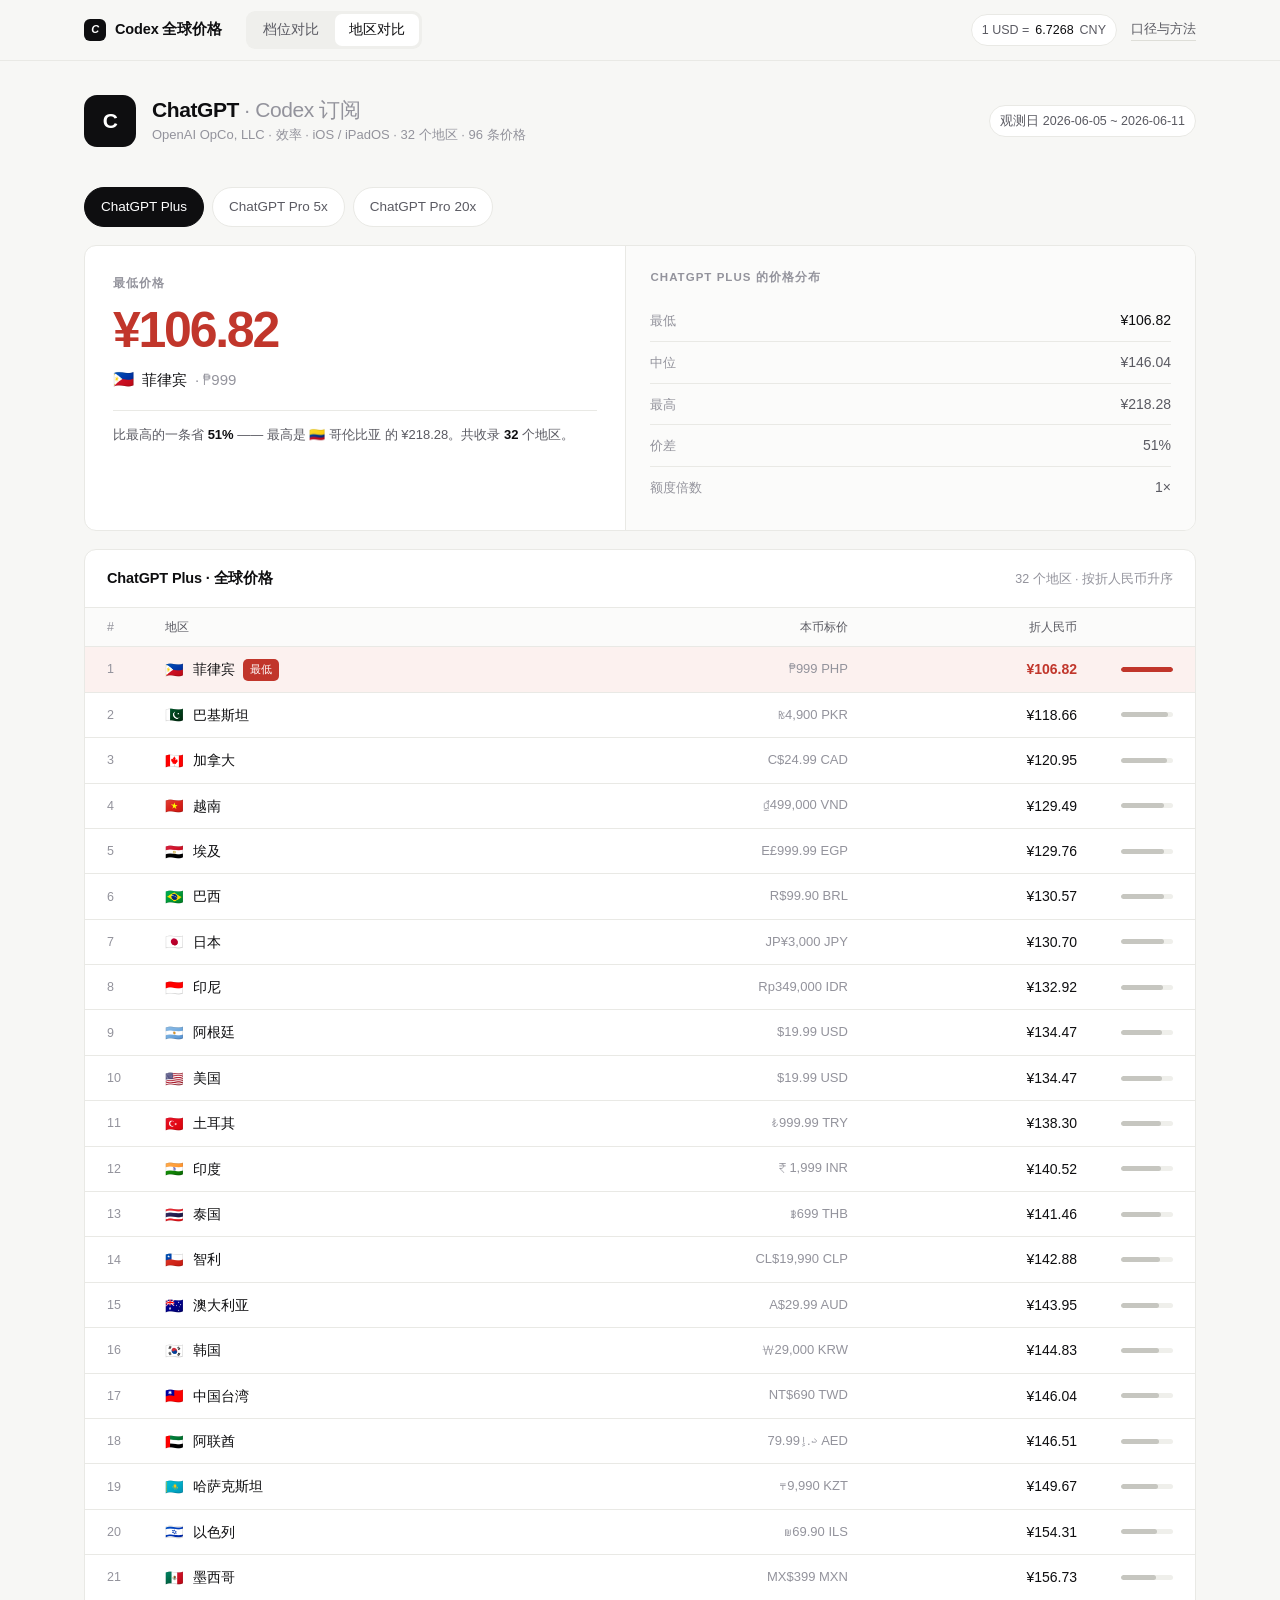
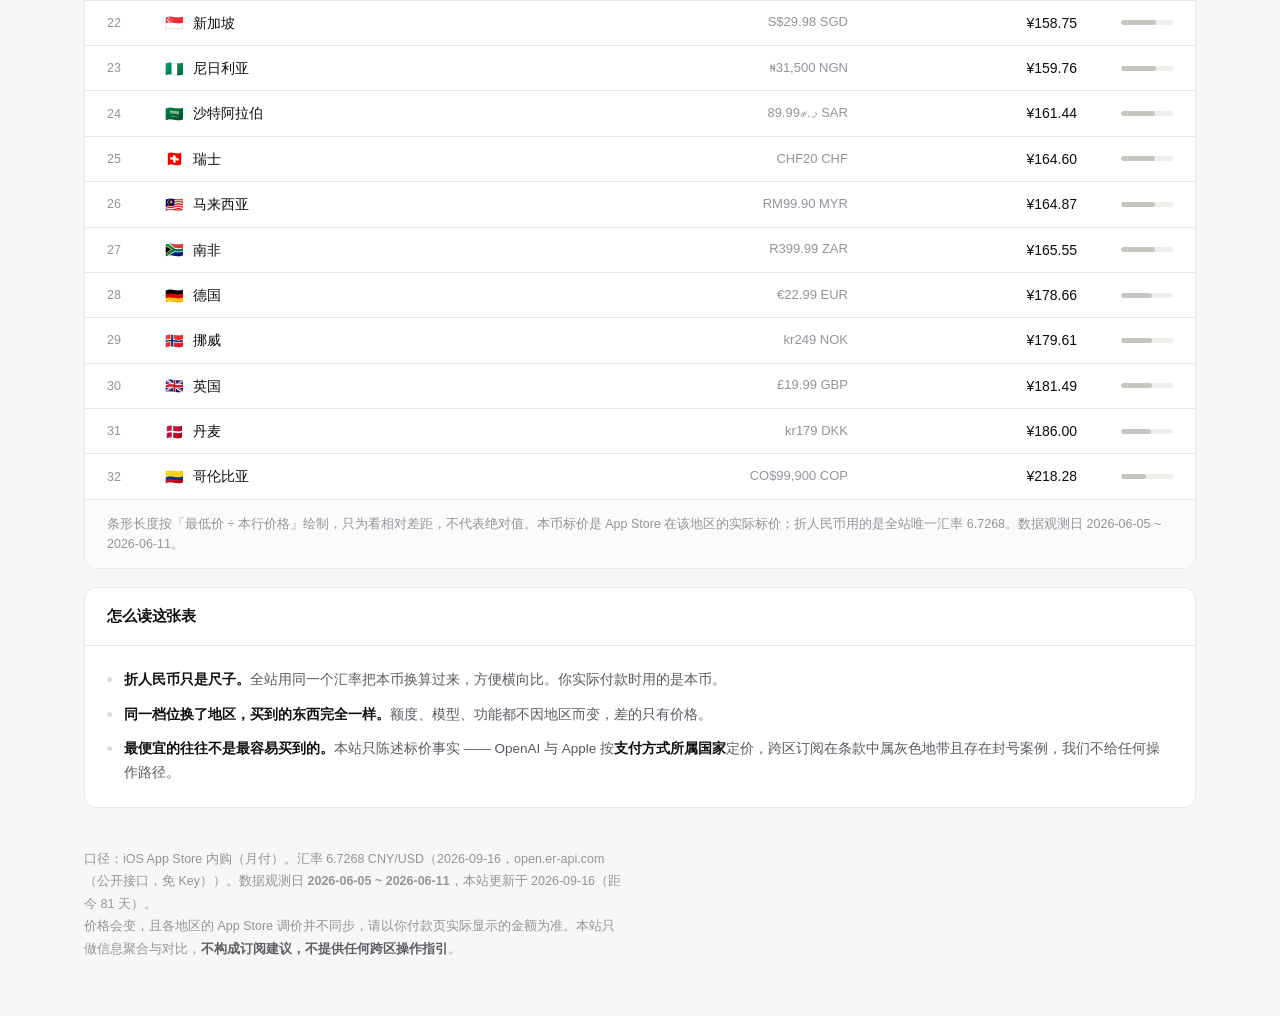
==== commit 34f60b93: "feat: 重建为 32 个地区的真实价格对比站 数据层 - 新增 tools/build-data.mjs：把 App Store 抓取结果生成 assets/data.js   数据从 5 个地区" ====
--- a/compare.html
+++ b/compare.html
@@ -3,113 +3,93 @@
 <head>
 <meta charset="UTF-8">
 <meta name="viewport" content="width=device-width, initial-scale=1">
-<title>各地区实付价排名 —— Codex 单位成本</title>
-<meta name="description" content="Codex 各区域实付价排名，按档位切换。每条价格逐条标注口径（Web / iOS / Google Play）、来源、抓取时间与置信度。">
+<title>Codex 各地区价格排名 —— 32 个地区实测</title>
+<meta name="description" content="Codex 各档位在 32 个 App Store 地区的月付价格排名，按折人民币升序。每条标价都可追溯到观测日期。">
 <meta property="og:type" content="website">
-<meta property="og:title" content="Codex 各地区实付价排名 —— 连口径一起给你">
-<meta property="og:description" content="同一个档位在不同区域差多少？逐条标注口径、来源、时点与置信度，不标口径的价格表等于三个数混在一起。">
+<meta property="og:title" content="Codex 各地区价格排名 —— 32 个地区实测">
+<meta property="og:description" content="同一个档位在不同地区差多少？32 个地区的实测标价，按折人民币升序排列。">
 <meta property="og:locale" content="zh_CN">
 <meta name="twitter:card" content="summary">
 <link rel="stylesheet" href="assets/styles.css">
 </head>
 <body data-view="price">
 
-<header class="topbar">
-  <div class="topbar-in">
-    <a class="brand" href="index.html"><i class="mark"></i><span class="bn">Codex 单位成本</span></a>
-    <nav class="tabs">
+<header class="top">
+  <div class="wrap top-in">
+    <a class="brand" href="index.html"><i class="mark">C</i><span class="bn">Codex 全球价格</span></a>
+    <nav class="seg">
       <a href="index.html">档位对比</a>
       <a class="on" href="compare.html">地区对比</a>
     </nav>
-    <div class="topbar-r">
-      <span class="fxchip"><i class="dot"></i>1 USD = <b id="fxRate">6.7268</b>&nbsp;CNY</span>
-      <a class="toplink" href="method.html">方法论与来源</a>
+    <div class="top-r">
+      <span class="chip">1 USD = <b id="fxRate">6.7268</b> CNY</span>
+      <a class="tlink" href="method.html">口径与方法</a>
     </div>
   </div>
 </header>
 
-<main class="page">
+<main class="wrap">
 
-  <div class="page-head">
-    <h1>各地区实付价，连口径一起给你</h1>
-    <p>同一个档位在不同区域的价格差多少？先选一个档位，再看它在各区的排名。<strong>这个赛道的失真来源不是数据错，是口径混</strong> —— Web 官网价、iOS 内购价、Google Play 内购价是三套独立定价，所以每条价格都必须标清身份。</p>
-  </div>
-
-  <div class="pillbar" id="tierPills"></div>
-
-  <div class="cols">
-
-    <div class="col-main">
-      <section class="panel">
-        <div class="panel-head">
-          <h2>实付价排名</h2>
-          <span class="panel-sub">按折人民币升序</span>
-        </div>
-        <div class="tablewrap">
-          <table class="rk">
-            <thead>
-              <tr>
-                <th>排名</th>
-                <th>地区</th>
-                <th class="r">折人民币</th>
-                <th>相对水位</th>
-                <th>置信度</th>
-              </tr>
-            </thead>
-            <tbody id="rankBody"></tbody>
-          </table>
-        </div>
-        <p class="note" id="rankNote"></p>
-      </section>
+  <section class="apphead">
+    <div class="appicon">C</div>
+    <div>
+      <h1>ChatGPT <span class="dim">· Codex 订阅</span></h1>
+      <p class="sub" id="appSub"></p>
     </div>
-
-    <aside class="col-side">
-      <div class="side-card" id="bestCard"></div>
-      <div class="side-card" id="distCard"></div>
-    </aside>
-
-  </div>
-
-  <section class="panel">
-    <div class="panel-head">
-      <h2>价格明细与口径</h2>
-      <span class="panel-sub">本产品的信任核心</span>
-    </div>
-    <p class="hint">每条价格都要能追溯到口径、来源与时点。读不懂的口径，就是不可用的价格。</p>
-    <p class="hint mobonly">表格较宽，可左右滑动查看。</p>
-    <div class="tablewrap keep">
-      <table class="detail">
-        <thead>
-          <tr>
-            <th>区域</th><th>档位</th><th class="r">本币标价</th><th>口径</th>
-            <th class="r">折人民币</th><th>来源</th><th class="r">抓取</th><th>置信度</th>
-          </tr>
-        </thead>
-        <tbody id="priceBody"></tbody>
-      </table>
-    </div>
-    <p class="note">
-      置信度只看两件事：<strong>口径是否明确</strong>（Web / iOS / Google Play）、<strong>时点是否明确</strong>。
-      置信度高<strong>不等于该区域可以正常订阅</strong>，也不代表我们推荐任何区域。
-    </p>
-  </section>
-
-  <section class="panel">
-    <div class="panel-head"><h2>三条读表须知</h2></div>
-    <div class="doc" style="max-width:none">
-      <ul>
-        <li><strong>便宜的往往最不可信。</strong>排名第一的配置置信度通常最低 —— 这既是这类信息长期不可用的原因，也是本页把置信度与价格并排展示的原因。</li>
-        <li><strong>本币标价不等于实付。</strong>是否含税、是否叠加平台费，多数来源并未说明。折人民币仅为便于横向比较，汇率全站同一时点。</li>
-        <li><strong>缺失就是缺失。</strong>没有已核验价格的组合不会出现在排序里，也不会被推算价填补。</li>
-      </ul>
-      <p class="note">官方机制：OpenAI 按<strong>支付方式所属国家</strong>定价，非 IP，因此 VPN 换区虽然能看到低价但结账会失败；需要真实的当地支付方式。跨区订阅在 Apple / Google / OpenAI 条款中属灰色地带，<strong>存在封号案例</strong>。本页只陈述各地标价事实，不提供任何操作路径。</p>
+    <div class="apphead-r">
+      <span class="chip" id="batchChip"></span>
     </div>
   </section>
 
-  <p class="foot">
-    本站为信息聚合与对比，<strong>不构成订阅建议，不提供跨区操作指引</strong>。请以官方条款与实际付款页为准。<br>
-    <span id="staleness"></span>
-  </p>
+  <div class="pills" id="tierPills"></div>
+
+  <section class="hero">
+    <div class="hero-l">
+      <p class="k">最低价格</p>
+      <div class="big" id="heroBig">—</div>
+      <div class="owner" id="heroOwner"></div>
+      <p class="save" id="heroSave"></p>
+    </div>
+    <div class="hero-r">
+      <p class="k" id="heroRightTitle">价格分布</p>
+      <div id="heroStats"></div>
+    </div>
+  </section>
+
+  <section class="card">
+    <header class="card-h">
+      <h2 id="rankTitle">全球价格</h2>
+      <span class="sub" id="rankSub"></span>
+    </header>
+    <div class="tablewrap">
+      <table class="tbl">
+        <thead>
+          <tr>
+            <th class="rk">#</th>
+            <th>地区</th>
+            <th class="r">本币标价</th>
+            <th class="r">折人民币</th>
+            <th class="bar-cell"></th>
+          </tr>
+        </thead>
+        <tbody id="rankBody"></tbody>
+      </table>
+    </div>
+    <p class="card-foot" id="rankFoot"></p>
+  </section>
+
+  <section class="card">
+    <header class="card-h"><h2>怎么读这张表</h2></header>
+    <div class="doc">
+      <ul>
+        <li><strong>折人民币只是尺子。</strong>全站用同一个汇率把本币换算过来，方便横向比。你实际付款时用的是本币。</li>
+        <li><strong>同一档位换了地区，买到的东西完全一样。</strong>额度、模型、功能都不因地区而变，差的只有价格。</li>
+        <li><strong>最便宜的往往不是最容易买到的。</strong>本站只陈述标价事实 —— OpenAI 与 Apple 按<strong>支付方式所属国家</strong>定价，跨区订阅在条款中属灰色地带且存在封号案例，我们不给任何操作路径。</li>
+      </ul>
+    </div>
+  </section>
+
+  <p class="foot" id="foot"></p>
 
 </main>
 
--- a/assets/styles.css
+++ b/assets/styles.css
@@ -1,496 +1,300 @@
 /* ==========================================================================
-   Codex 单位成本 —— 视觉系统
-   方向：精密计量仪器
-     · 纸白底 + 极淡方格（测量基准的表面）
-     · 发丝分隔线代替投影，层级靠留白与字号而非装饰
-     · 展示级数字用衬线体（编辑精度感），表内数字用无衬线等宽位
-     · 三个信号色各司其职：朱砂＝最低/账面，石绿＝已核验，赭黄＝不值/存疑
+   Codex 全球价格 —— 视觉系统
+   --------------------------------------------------------------------------
+   设计原则（克制优先）：
+   1. 纸白底 + 纯白卡片 + 发丝级描边，不用任何阴影。层次由留白和描边建立。
+   2. 颜色只有一个意思：朱砂 = 最低价。其余全部是灰阶。
+   3. 数字一律 tabular-nums，保证纵向对齐；大数字用紧字距。
+   4. 字重只用 400 / 500 / 600，不用 700。
    ========================================================================== */
 
 :root{
-  --paper:#F4F4F1;
-  --card:#FFFFFF;
-
-  --ink:#15151A;
-  --ink2:#5C5C66;
-  --ink3:#94949E;
-
-  --rule:rgba(21,21,26,.085);
-  --rule2:rgba(21,21,26,.17);
-  --tick:rgba(21,21,26,.05);
-
-  --signal:#C0402C;        --signal-bg:#FBEEEB;   --signal-line:#EDC6BD;
-  --trust:#2B6A4B;         --trust-bg:#E9F2ED;    --trust-line:#BFDCCB;
-  --caution:#8F6410;       --caution-bg:#FAF1DE;  --caution-line:#E8D4A6;
-  --neutral-bg:#F0F0EC;    --neutral-line:#DAD8CE;
-
-  --f-sans:-apple-system,BlinkMacSystemFont,"PingFang SC","Hiragino Sans GB","Microsoft YaHei","Helvetica Neue",sans-serif;
-  --f-serif:"Songti SC","Source Han Serif SC","Noto Serif SC",Georgia,"Times New Roman",serif;
-  --f-mono:ui-monospace,SFMono-Regular,"SF Mono",Menlo,Consolas,monospace;
-
-  --r:14px;
-  --r-sm:10px;
-  --maxw:1180px;
-  --rc1:124px;   /* 标尺行：名称列 */
-  --rc2:92px;    /* 标尺行：数值列 */
-}
-
-*{box-sizing:border-box}
+  --bg:#F7F7F5;
+  --surface:#FFFFFF;
+  --surface-2:#FBFBFA;
+
+  --ink:#0E0E10;
+  --ink2:#5A5A62;
+  --ink3:#93939C;
+
+  --line:#E9E9E5;
+  --line2:#DEDED8;
+
+  --sig:#C1362B;          /* 最低价 —— 全站唯一强调色 */
+  --sig-bg:#FCF1EF;
+  --sig-line:#F0D6D2;
+
+  --warn:#8A6112;         /* 仅用于「这里买更贵」的警示，别处不用 */
+  --warn-bg:#FBF3E4;
+
+  --r:12px;
+  --r-sm:8px;
+  --wrap:1160px;
+
+  --sans:-apple-system,BlinkMacSystemFont,"SF Pro Text","Helvetica Neue",
+         "PingFang SC","Hiragino Sans GB","Microsoft YaHei",sans-serif;
+}
+
+*,*::before,*::after{box-sizing:border-box}
 html{-webkit-text-size-adjust:100%}
 body{
-  margin:0; background:var(--paper); color:var(--ink);
-  font-family:var(--f-sans); font-size:14px; line-height:1.66;
-  -webkit-font-smoothing:antialiased; -moz-osx-font-smoothing:grayscale;
-}
-a{color:inherit; text-decoration:none}
-a:hover{text-decoration:underline}
-.num{font-variant-numeric:tabular-nums; white-space:nowrap}
-.serif{font-family:var(--f-serif)}
-
-/* ==================== 顶栏 ==================== */
-.topbar{
-  position:sticky; top:0; z-index:20;
-  background:rgba(255,255,255,.86);
-  -webkit-backdrop-filter:saturate(180%) blur(14px);
-  backdrop-filter:saturate(180%) blur(14px);
-  border-bottom:1px solid var(--rule);
-}
-.topbar-in{
-  max-width:var(--maxw); margin:0 auto; padding:0 24px;
-  height:58px; display:flex; align-items:center; gap:26px;
-}
-.brand{display:flex; align-items:center; gap:9px; font-weight:650; font-size:14.5px; letter-spacing:-.015em; white-space:nowrap}
-.brand:hover{text-decoration:none}
-.brand .mark{
-  width:19px; height:19px; border-radius:5px; flex:0 0 auto;
-  background:var(--ink); position:relative;
-}
-.brand .mark::after{
-  content:''; position:absolute; left:4px; right:4px; top:4px; height:1.5px;
-  background:#fff; box-shadow:0 4px 0 rgba(255,255,255,.72), 0 8px 0 rgba(255,255,255,.38);
-}
-.tabs{display:flex; gap:4px; flex:1 1 auto}
-.tabs a{
-  padding:6px 13px; border-radius:8px; font-size:13.5px; color:var(--ink2);
-  font-weight:500; white-space:nowrap; transition:background .16s, color .16s;
-}
-.tabs a:hover{background:var(--neutral-bg); color:var(--ink); text-decoration:none}
-.tabs a.on{background:var(--ink); color:#fff; font-weight:600}
-.topbar-r{display:flex; align-items:center; gap:10px; margin-left:auto}
-.fxchip{
-  display:inline-flex; align-items:center; gap:7px; padding:4px 11px 4px 9px;
-  border:1px solid var(--rule2); border-radius:999px; font-size:12px; color:var(--ink2);
-  font-variant-numeric:tabular-nums; white-space:nowrap;
-}
-.fxchip b{color:var(--ink); font-weight:600}
-.fxchip .dot{width:6px; height:6px; border-radius:50%; background:var(--trust); flex:0 0 auto}
-.toplink{font-size:13px; color:var(--ink2); white-space:nowrap}
-.toplink:hover{color:var(--ink)}
-
-/* ==================== 页面容器 ==================== */
-.page{max-width:var(--maxw); margin:0 auto; padding:26px 24px 72px}
-
-/* ==================== 首屏 ==================== */
+  margin:0;
+  background:var(--bg);
+  color:var(--ink);
+  font:400 14px/1.6 var(--sans);
+  -webkit-font-smoothing:antialiased;
+  font-variant-numeric:tabular-nums;
+}
+h1,h2,h3,p,ul,ol,figure{margin:0}
+ul,ol{padding:0;list-style:none}
+a{color:inherit;text-decoration:none}
+button{font:inherit;color:inherit;background:none;border:0;cursor:pointer}
+table{border-collapse:collapse;width:100%}
+b,strong{font-weight:600}
+
+.wrap{max-width:var(--wrap);margin:0 auto;padding:0 24px}
+.dim{color:var(--ink3)}
+.r{text-align:right}
+
+/* ============================ 顶栏 ============================ */
+
+.top{
+  position:sticky;top:0;z-index:20;
+  background:rgba(247,247,245,.86);
+  backdrop-filter:saturate(180%) blur(12px);
+  -webkit-backdrop-filter:saturate(180%) blur(12px);
+  border-bottom:1px solid var(--line);
+}
+.top-in{display:flex;align-items:center;gap:20px;height:60px}
+.brand{display:flex;align-items:center;gap:9px;font-weight:600;font-size:14.5px;letter-spacing:-.01em;white-space:nowrap}
+.mark{
+  width:22px;height:22px;border-radius:6px;background:var(--ink);
+  display:grid;place-items:center;color:#fff;font-size:11px;font-weight:600;
+  letter-spacing:-.03em;flex:none;
+}
+.seg{display:flex;gap:2px;padding:3px;background:#EFEFEC;border-radius:9px;margin-left:4px}
+.seg a{
+  padding:5px 14px;border-radius:7px;font-size:13.5px;color:var(--ink2);
+  transition:background .15s,color .15s;white-space:nowrap;
+}
+.seg a:hover{color:var(--ink)}
+.seg a.on{background:var(--surface);color:var(--ink);font-weight:500}
+.top-r{margin-left:auto;display:flex;align-items:center;gap:14px}
+.chip{
+  display:inline-flex;align-items:center;gap:6px;
+  padding:5px 10px;border:1px solid var(--line);border-radius:999px;
+  background:var(--surface);font-size:12.5px;color:var(--ink2);white-space:nowrap;
+}
+.chip b{color:var(--ink);font-weight:500}
+.tlink{font-size:13px;color:var(--ink2);border-bottom:1px solid var(--line2);padding-bottom:1px;transition:color .15s,border-color .15s;white-space:nowrap}
+.tlink:hover{color:var(--ink);border-color:var(--ink)}
+
+/* ============================ 页头 ============================ */
+
+.apphead{display:flex;align-items:center;gap:16px;padding:34px 0 22px}
+.appicon{
+  width:52px;height:52px;border-radius:13px;flex:none;
+  background:var(--ink);color:#fff;display:grid;place-items:center;
+  font-size:21px;font-weight:600;letter-spacing:-.04em;
+}
+.apphead h1{font-size:21px;font-weight:600;letter-spacing:-.02em;line-height:1.3}
+.apphead h1 .dim{font-weight:400}
+.apphead .sub{font-size:13px;color:var(--ink3);margin-top:2px}
+.apphead-r{margin-left:auto;display:flex;flex-direction:column;align-items:flex-end;gap:6px}
+
+/* ============================ 结论条 ============================ */
+
+.verdict{
+  padding:26px 28px;border-radius:var(--r);
+  background:var(--surface);border:1px solid var(--line);
+  border-left:3px solid var(--sig);
+}
+.verdict .k{
+  font-size:11.5px;font-weight:600;letter-spacing:.09em;color:var(--sig);
+  text-transform:uppercase;margin-bottom:9px;
+}
+.verdict h2{font-size:20px;line-height:1.5;font-weight:500;letter-spacing:-.015em;max-width:60ch}
+.verdict h2 b{font-weight:600}
+.verdict .note{margin-top:10px;font-size:13px;color:var(--ink3);max-width:66ch}
+
+/* ============================ 卡片 ============================ */
+
+.card{
+  background:var(--surface);border:1px solid var(--line);
+  border-radius:var(--r);margin-top:18px;overflow:hidden;
+}
+.card-h{
+  display:flex;align-items:baseline;gap:10px;
+  padding:17px 22px;border-bottom:1px solid var(--line);
+}
+.card-h h2{font-size:14.5px;font-weight:600;letter-spacing:-.01em}
+.card-h .sub{font-size:12.5px;color:var(--ink3);margin-left:auto;white-space:nowrap}
+.card-b{padding:22px}
+.card-foot{padding:14px 22px;border-top:1px solid var(--line);font-size:12.5px;color:var(--ink3);background:var(--surface-2)}
+
+/* ============================ 档位卡 ============================ */
+
+.plans{display:grid;grid-template-columns:repeat(3,minmax(0,1fr));gap:14px;margin-top:18px}
+.plan{
+  background:var(--surface);border:1px solid var(--line);border-radius:var(--r);
+  padding:20px;display:flex;flex-direction:column;gap:14px;position:relative;
+}
+.plan.is-best{border-color:var(--sig-line);background:linear-gradient(180deg,var(--sig-bg) 0%,var(--surface) 62px)}
+.plan-top{display:flex;align-items:center;gap:8px}
+.plan-name{font-size:14.5px;font-weight:600;letter-spacing:-.01em}
+.plan-tag{
+  margin-left:auto;font-size:11.5px;font-weight:500;padding:3px 8px;border-radius:999px;
+  background:#F0F0EC;color:var(--ink2);white-space:nowrap;
+}
+.plan-tag.bad{background:#FBF3E4;color:#8A6112}
+.plan-tag.good{background:var(--sig-bg);color:var(--sig)}
+.plan-price{display:flex;align-items:baseline;gap:6px}
+.plan-price .v{font-size:29px;font-weight:600;letter-spacing:-.035em;line-height:1.1}
+.plan-price .u{font-size:13px;color:var(--ink3)}
+.plan-kv{display:flex;justify-content:space-between;gap:10px;font-size:13px;padding-top:12px;border-top:1px solid var(--line)}
+.plan-kv .l{color:var(--ink3)}
+.plan-kv .v{font-weight:500}
+.plan-kv.hi .v{color:var(--sig);font-weight:600}
+.plan-bar{height:6px;border-radius:3px;background:#F0F0EC;overflow:hidden}
+.plan-bar i{display:block;height:100%;background:var(--ink);border-radius:3px}
+.plan-bar i.mute{background:#C6C6C0}
+.plan-bar i.sig{background:var(--sig)}
+.plan-low{
+  font-size:12.5px;color:var(--ink3);display:flex;align-items:center;gap:5px;flex-wrap:wrap;
+}
+.plan-low b{color:var(--ink);font-weight:500}
+
+/* ============================ 表格 ============================ */
+
+/* 宽表在窄屏横向滚动，而不是把页面撑破 */
+.tablewrap{overflow-x:auto;overscroll-behavior-x:contain;-webkit-overflow-scrolling:touch}
+
+.tbl th{
+  font-size:11.5px;font-weight:500;color:var(--ink2);text-align:left;
+  padding:9px 22px;border-bottom:1px solid var(--line);white-space:nowrap;
+  background:var(--surface-2);
+}
+/* 必须显式写 .tbl th.r —— 否则被上面 .tbl th 的 text-align:left 盖掉，表头与数字列错位 */
+.tbl th.r{text-align:right}
+.tbl td{padding:11px 22px;border-bottom:1px solid var(--line);vertical-align:middle}
+.tbl tbody tr:last-child td{border-bottom:0}
+.tbl tbody tr{transition:background .12s}
+.tbl tbody tr:hover{background:var(--surface-2)}
+.tbl .rk{width:52px;color:var(--ink3);font-size:12.5px}
+.tbl .rg{display:flex;align-items:center;gap:9px;min-width:0}
+.tbl .fl{font-size:15px;line-height:1;flex:none}
+.tbl .nm{font-weight:500;white-space:nowrap;overflow:hidden;text-overflow:ellipsis}
+.tbl .loc{color:var(--ink3);white-space:nowrap;font-size:13px}
+.tbl .cny{font-weight:500;white-space:nowrap}
+.tbl tr.is-min .cny{color:var(--sig);font-weight:600}
+.tbl tr.is-min{background:var(--sig-bg)}
+.tbl tr.is-min:hover{background:var(--sig-bg)}
+.tag{
+  display:inline-block;font-size:11px;font-weight:500;padding:2px 7px;border-radius:5px;
+  background:var(--sig);color:#fff;white-space:nowrap;margin-left:8px;vertical-align:1px;
+}
+/* 全表唯一需要警示的单元格：Pro 5x 比同区 Plus 更贵 */
+.cell-warn{color:var(--warn);font-weight:500;white-space:nowrap}
+.mini-warn{
+  display:inline-block;margin-left:6px;font-size:10.5px;font-weight:500;
+  padding:1px 5px;border-radius:4px;background:var(--warn-bg);color:var(--warn);
+  vertical-align:1px;
+}
+
+.bar-cell{width:96px;padding-right:22px}
+.bar{display:block;height:5px;border-radius:3px;background:#EFEFEB;overflow:hidden}
+.bar i{display:block;height:100%;background:#C6C6C0;border-radius:3px}
+.bar i.sig{background:var(--sig)}
+
+/* ============================ 档位切换 pills ============================ */
+
+.pills{display:flex;gap:8px;flex-wrap:wrap;margin-top:18px}
+.pill{
+  padding:8px 16px;border:1px solid var(--line);border-radius:999px;
+  background:var(--surface);font-size:13.5px;color:var(--ink2);
+  transition:border-color .15s,color .15s,background .15s;
+}
+.pill:hover{border-color:var(--line2);color:var(--ink)}
+.pill[aria-pressed="true"]{background:var(--ink);border-color:var(--ink);color:#fff;font-weight:500}
+
+/* ============================ 最低价主卡 ============================ */
+
 .hero{
-  position:relative; overflow:hidden;
-  background:var(--card); border:1px solid var(--rule); border-radius:var(--r);
-  padding:30px 34px 26px; margin-bottom:16px;
-}
-/* 极淡方格：测量基准的表面肌理，向下淡出 */
-.hero::before{
-  content:''; position:absolute; inset:0; pointer-events:none;
-  background-image:
-    linear-gradient(var(--tick) 1px,transparent 1px),
-    linear-gradient(90deg,var(--tick) 1px,transparent 1px);
-  background-size:30px 30px;
-  -webkit-mask-image:linear-gradient(to bottom,rgba(0,0,0,.9),transparent 72%);
-  mask-image:linear-gradient(to bottom,rgba(0,0,0,.9),transparent 72%);
-}
-.hero > *{position:relative}
-
-.eyebrow{
-  display:flex; align-items:center; gap:9px; flex-wrap:wrap;
-  font-size:11.5px; letter-spacing:.06em; color:var(--ink3);
-  text-transform:uppercase; font-weight:600; margin-bottom:14px;
-}
-.eyebrow .sep{width:14px; height:1px; background:var(--rule2); display:inline-block}
-
-.hero h1{
-  font-size:clamp(24px,3.5vw,37px); font-weight:650; letter-spacing:-.028em;
-  line-height:1.26; margin:0 0 10px; max-width:19em;
-}
-.hero-sub{color:var(--ink2); font-size:15px; margin:0 0 26px; max-width:36em; line-height:1.6}
-.hero-sub b{color:var(--ink); font-weight:600}
-
-/* ---------- 签名元素：单位成本标尺 ---------- */
-.ruler{border-top:1px solid var(--rule); padding-top:18px}
-/* 表头与标尺行共用同一套列宽，刻度才会和条形对齐 */
-.ruler-cap{
-  display:grid; grid-template-columns:var(--rc1) minmax(0,1fr) var(--rc2); gap:14px;
-  align-items:baseline; font-size:11.5px; color:var(--ink3); letter-spacing:.04em;
-  margin-bottom:12px; white-space:nowrap;
-}
-.ruler-cap .ticks{position:relative; height:13px}
-.ruler-cap .ticks i{
-  position:absolute; top:0; font-style:normal; font-size:11px; color:var(--ink3);
-  transform:translateX(-50%); white-space:nowrap; font-variant-numeric:tabular-nums;
-}
-.ruler-cap .ticks i:first-child{transform:none}
-.ruler-cap .ticks i:last-child{transform:translateX(-100%)}
-
-.rrow{
-  display:grid; grid-template-columns:var(--rc1) minmax(0,1fr) var(--rc2);
-  gap:14px; align-items:center; padding:9px 0;
-  border-top:1px solid var(--rule);
-}
-.rrow:first-child{border-top:0}
-.rname{font-size:13.5px; font-weight:600; letter-spacing:-.01em; display:flex; align-items:center; gap:7px}
-.rrow-track{position:relative; height:20px; display:flex; align-items:center}
-.rrow-track .seg{position:absolute; inset:0; pointer-events:none}
-.rrow-track .mk{
-  position:absolute; top:-4px; bottom:-4px; width:0;
-  border-left:1px dashed var(--rule2); pointer-events:none;
-}
-.rrow-track .fill{
-  position:relative; height:9px; border-radius:3px; background:var(--ink);
-  transform-origin:left center; animation:grow .62s cubic-bezier(.22,.7,.24,1) both;
-}
-.rrow.is-dim .fill{background:#C9C9C2}
-.rrow.is-bad .fill{background:var(--caution)}
-.rrow.is-best .fill{background:var(--trust)}
-.rrow-val{
-  text-align:right; font-family:var(--f-serif); font-size:20px; font-weight:600;
-  letter-spacing:-.02em; font-variant-numeric:tabular-nums;
-}
-.rrow.is-bad .rrow-val{color:var(--caution)}
-.rrow.is-best .rrow-val{color:var(--trust)}
-@keyframes grow{from{transform:scaleX(0)} to{transform:scaleX(1)}}
-
-.ruler-foot{
-  border-top:1px solid var(--rule); margin-top:14px; padding-top:13px;
-  font-size:12.5px; color:var(--ink2); line-height:1.7;
-}
-.ruler-foot b{color:var(--ink); font-weight:600}
-
-.hero-actions{display:flex; gap:10px; flex-wrap:wrap; margin-top:20px}
-
-/* ==================== 按钮 ==================== */
-.btn{
-  display:inline-flex; align-items:center; justify-content:center; gap:7px;
-  padding:9px 17px; font-size:13.5px; font-family:inherit; font-weight:600;
-  letter-spacing:-.005em; cursor:pointer; border-radius:9px;
-  background:var(--ink); color:#fff; border:1px solid var(--ink);
-  transition:transform .14s, opacity .16s, background .16s;
-}
-.btn:hover{opacity:.88; text-decoration:none}
-.btn:active{transform:translateY(1px)}
-.btn.ghost{background:transparent; color:var(--ink); border-color:var(--rule2)}
-.btn.ghost:hover{background:var(--neutral-bg); opacity:1}
-.btn:disabled{opacity:.45; cursor:not-allowed}
-.btn:focus-visible,a:focus-visible,select:focus-visible,input:focus-visible{
-  outline:2px solid var(--ink); outline-offset:2px; border-radius:6px;
-}
-
-/* ==================== 筛选 pills ==================== */
-.pillbar{
-  display:flex; gap:7px; align-items:center; margin:0 0 16px;
-  overflow-x:auto; padding-bottom:2px; scrollbar-width:none;
-}
-.pillbar::-webkit-scrollbar{display:none}
-.pill{
-  flex:0 0 auto; padding:7px 15px; border-radius:999px; font-size:13px; font-weight:500;
-  background:var(--card); border:1px solid var(--rule); color:var(--ink2);
-  cursor:pointer; font-family:inherit; white-space:nowrap;
-  transition:background .15s, color .15s, border-color .15s;
-}
-.pill:hover{border-color:var(--rule2); color:var(--ink)}
-.pill[aria-pressed="true"]{background:var(--ink); border-color:var(--ink); color:#fff; font-weight:600}
-.pillbar .pill-hint{margin-left:auto; font-size:12px; color:var(--ink3); white-space:nowrap; flex:0 0 auto}
-
-/* ==================== 双栏 ==================== */
-.cols{display:grid; grid-template-columns:minmax(0,1fr) 328px; gap:16px; align-items:start}
-.col-side{display:flex; flex-direction:column; gap:16px; position:sticky; top:74px}
-
-/* ==================== 面板 ==================== */
-.panel{
-  background:var(--card); border:1px solid var(--rule); border-radius:var(--r);
-  padding:20px 22px; margin-bottom:16px;
-}
-.col-side .panel{margin-bottom:0}
-.panel-head{display:flex; align-items:baseline; gap:12px; margin-bottom:4px; flex-wrap:wrap}
-.panel h2{
-  font-size:15px; font-weight:650; letter-spacing:-.015em; margin:0;
-}
-.panel-sub{font-size:12.5px; color:var(--ink3); margin-left:auto; font-variant-numeric:tabular-nums}
-.panel .hint{color:var(--ink2); font-size:12.5px; margin:6px 0 16px; line-height:1.65}
-.panel .hint:last-child{margin-bottom:0}
-.note{font-size:12.5px; color:var(--ink2); margin:14px 0 0; line-height:1.7}
-.note b{color:var(--ink); font-weight:600}
-
-/* ==================== 排名表 ==================== */
-.tablewrap{overflow-x:auto; margin:14px -22px 0; padding:0 22px}
-table{width:100%; border-collapse:collapse}
-thead th{
-  text-align:left; font-weight:600; font-size:11.5px; color:var(--ink3);
-  letter-spacing:.05em; text-transform:uppercase;
-  padding:0 10px 9px; border-bottom:1px solid var(--rule2); white-space:nowrap;
-}
-thead th:first-child{padding-left:0}
-thead th:last-child{padding-right:0}
-tbody td{
-  padding:13px 10px; border-bottom:1px solid var(--rule); vertical-align:middle;
-}
-tbody tr:last-child td{border-bottom:0}
-tbody td:first-child{padding-left:0}
-tbody td:last-child{padding-right:0}
-tbody tr.rk-row{transition:background .14s}
-tbody tr.rk-row:hover{background:#FAFAF7}
-th.r,td.r{text-align:right}
-
-/* 排名徽标
-   注意：这里不能命名为 .rk —— 会和 <table class="rk"> 撞名，
-   把 display:inline-flex 套到表格上，直接压塌 tbody 的表格布局。 */
-.rkb{
-  display:inline-flex; align-items:center; justify-content:center; min-width:23px; height:23px;
-  padding:0 6px; border-radius:7px; background:var(--neutral-bg); color:var(--ink2);
-  font-size:12px; font-weight:650; font-variant-numeric:tabular-nums;
-}
-.rkb.n1{background:var(--signal); color:#fff}
-.rkb.n2{background:#EDEBE4; color:var(--ink2)}
-
-/* 配置单元格 */
-.cfg{display:flex; align-items:center; gap:9px; flex-wrap:wrap}
-.flag{font-size:16px; line-height:1; flex:0 0 auto}
-.cfg-name{font-size:14px; font-weight:600; letter-spacing:-.012em; white-space:nowrap}
-.cfg-sub{display:block; font-size:12px; color:var(--ink3); margin-top:2px; font-variant-numeric:tabular-nums}
-.unit-val{font-size:16.5px; font-weight:650; letter-spacing:-.015em; font-variant-numeric:tabular-nums}
-tr.is-min .unit-val{color:var(--signal)}
-tr.is-trust .unit-val{color:var(--trust)}
-tr.is-bad .unit-val{color:var(--caution)}
-tr.is-muted td{color:var(--ink3)}
-
-/* 相对水位条 */
-.mini{height:6px; border-radius:3px; background:#EAEAE4; overflow:hidden; min-width:64px}
-.mini i{display:block; height:100%; border-radius:3px; background:var(--ink); transition:width .4s cubic-bezier(.22,.7,.24,1)}
-.mini i.sig{background:var(--signal)}
-.mini i.trs{background:var(--trust)}
-.mini i.cau{background:var(--caution)}
-.mini i.mut{background:#C9C9C2}
-
-/* ==================== 标签 ==================== */
-.tag{
-  display:inline-flex; align-items:center; padding:1.5px 8px; border-radius:999px;
-  font-size:11px; line-height:1.6; border:1px solid; white-space:nowrap; font-weight:600;
-  letter-spacing:.01em;
-}
-.t-hi{background:var(--trust-bg); color:var(--trust); border-color:var(--trust-line)}
-.t-mid{background:var(--caution-bg); color:var(--caution); border-color:var(--caution-line)}
-.t-min{background:var(--signal-bg); color:var(--signal); border-color:var(--signal-line)}
-.t-unv{background:transparent; color:var(--ink2); border-color:var(--rule2); border-style:dashed}
-.t-na{background:var(--neutral-bg); color:var(--ink2); border-color:var(--neutral-line)}
-
-.miss{color:var(--ink3); font-size:12.5px}
-/* 明细表：区域单元格不换行（旗帜与名称同排），口径单列不折断 */
-table.detail .cfg{flex-wrap:nowrap}
-table.detail td.cal{white-space:nowrap}
-.mini-legend{display:flex; flex-wrap:wrap; gap:6px 16px; font-size:11.5px; color:var(--ink3); margin-top:12px}
-.mini-legend span{display:inline-flex; align-items:center; gap:6px}
-.sw{width:9px; height:9px; border-radius:2px; display:inline-block; flex:0 0 auto}
-
-/* ==================== 侧栏：最低价卡 ==================== */
-.side-card{background:var(--card); border:1px solid var(--rule); border-radius:var(--r); padding:20px 22px}
-.side-card .lbl{
-  font-size:11.5px; letter-spacing:.06em; text-transform:uppercase;
-  color:var(--ink3); font-weight:600; margin-bottom:10px;
-}
-.big-val{
-  font-family:var(--f-serif); font-size:clamp(34px,4.4vw,44px); font-weight:600;
-  letter-spacing:-.03em; line-height:1; font-variant-numeric:tabular-nums;
-}
-.big-unit{font-size:15px; color:var(--ink3); font-family:var(--f-sans); font-weight:400; margin-left:5px}
-.big-owner{
-  display:inline-flex; align-items:center; gap:7px; margin-top:12px;
-  padding:5px 12px 5px 9px; border-radius:999px; background:var(--neutral-bg);
-  font-size:13px; font-weight:600; letter-spacing:-.01em;
-}
-.big-owner.trust{background:var(--trust-bg); color:var(--trust)}
-.big-owner.warn{background:var(--neutral-bg); color:var(--ink)}
-.big-delta{font-size:12.5px; color:var(--ink2); margin-top:11px; line-height:1.6}
-.big-delta b{color:var(--ink); font-weight:600}
-.side-div{height:1px; background:var(--rule); margin:16px 0 14px}
-.side-foot{font-size:12.5px; color:var(--ink2); line-height:1.7}
-.side-foot .row{display:flex; align-items:center; gap:8px; justify-content:space-between}
-.side-foot .v{font-weight:650; color:var(--ink); font-variant-numeric:tabular-nums}
-
-/* ==================== 侧栏：分布图 ==================== */
-.dist{margin-top:14px}
-.dist-row{display:grid; grid-template-columns:88px minmax(0,1fr) 50px; gap:9px; align-items:center; padding:3.5px 0}
-.dist-lb{font-size:12px; color:var(--ink2); white-space:nowrap; overflow:hidden; text-overflow:ellipsis}
-.dist-bar{height:9px; border-radius:3px; background:#EFEFEA; overflow:hidden}
-.dist-bar i{display:block; height:100%; border-radius:3px; background:#C9C9C2; transition:width .45s cubic-bezier(.22,.7,.24,1)}
-.dist-bar i.sig{background:var(--signal)}
-.dist-bar i.trs{background:var(--trust)}
-.dist-bar i.cau{background:var(--caution)}
-.dist-val{font-size:11.5px; color:var(--ink3); text-align:right; font-variant-numeric:tabular-nums}
-.dist-row.is-min .dist-lb{color:var(--ink); font-weight:600}
-.dist-row.is-min .dist-val{color:var(--ink); font-weight:600}
-
-/* ==================== 表单 ==================== */
-.grid2{display:grid; grid-template-columns:repeat(auto-fit,minmax(230px,1fr)); gap:18px}
-.field label{display:block; font-size:12.5px; color:var(--ink2); margin-bottom:7px; font-weight:500}
-select,input[type=number],input[type=email],input[type=text]{
-  width:100%; padding:10px 12px; font-size:13.5px; font-family:inherit; color:var(--ink);
-  background:var(--card); border:1px solid var(--rule2); border-radius:9px;
-  outline:none; -webkit-appearance:none; appearance:none;
-  transition:border-color .15s, box-shadow .15s;
-}
-select{
-  padding-right:34px; cursor:pointer;
-  background-image:url("data:image/svg+xml;utf8,<svg xmlns='http://www.w3.org/2000/svg' width='12' height='12' viewBox='0 0 12 12'><path d='M2.6 4.6L6 8l3.4-3.4' fill='none' stroke='%236C6C76' stroke-width='1.5' stroke-linecap='round' stroke-linejoin='round'/></svg>");
-  background-repeat:no-repeat; background-position:right 12px center;
-}
-select:focus,input:focus{border-color:var(--ink); box-shadow:0 0 0 3px rgba(21,21,26,.07)}
-input[type=range]{
-  width:100%; margin:9px 0 0; -webkit-appearance:none; appearance:none; background:transparent; height:18px;
-}
-input[type=range]::-webkit-slider-runnable-track{height:4px; border-radius:2px; background:#E2E2DC}
-input[type=range]::-webkit-slider-thumb{
-  -webkit-appearance:none; width:18px; height:18px; border-radius:50%; background:var(--ink);
-  margin-top:-7px; border:2.5px solid #fff; box-shadow:0 1px 4px rgba(21,21,26,.28); cursor:pointer;
-}
-input[type=range]::-moz-range-track{height:4px; border-radius:2px; background:#E2E2DC}
-input[type=range]::-moz-range-thumb{
-  width:14px; height:14px; border-radius:50%; background:var(--ink); border:2.5px solid #fff; cursor:pointer;
-}
-.rowval{display:flex; justify-content:space-between; gap:12px; font-size:12px; color:var(--ink3); margin-top:3px}
-.rowval b{color:var(--ink); font-weight:650; font-variant-numeric:tabular-nums}
-
-/* 计算器输出 */
-.out{display:grid; grid-template-columns:repeat(auto-fit,minmax(158px,1fr)); gap:12px; margin-top:22px}
-.box{background:#FAFAF7; border:1px solid var(--rule); border-radius:var(--r-sm); padding:14px 16px}
-.box .lb{font-size:11.5px; color:var(--ink3); letter-spacing:.03em; margin-bottom:6px}
-.box .vl{
-  font-family:var(--f-serif); font-size:25px; font-weight:600; letter-spacing:-.025em;
-  line-height:1.15; font-variant-numeric:tabular-nums;
-}
-.box .un{font-size:11.5px; color:var(--ink3); margin-top:4px; line-height:1.5}
-.box.hi{background:#EFEFEA; border-color:var(--rule2)}
-.box.na{background:var(--neutral-bg); grid-column:1/-1; border-color:var(--neutral-line)}
-.box.na .vl{font-size:19px; font-family:var(--f-sans); color:var(--ink2)}
-.meta{
-  margin-top:18px; padding-top:15px; border-top:1px solid var(--rule);
-  display:flex; flex-wrap:wrap; gap:8px 20px; font-size:12.5px; color:var(--ink2);
-}
-.meta b{color:var(--ink); font-weight:600}
-
-/* ==================== 页头（内页） ==================== */
-.page-head{margin-bottom:18px}
-.page-head h1{font-size:clamp(22px,3vw,30px); font-weight:650; letter-spacing:-.025em; margin:0 0 8px; line-height:1.28}
-.page-head p{color:var(--ink2); font-size:14px; margin:0; max-width:44em; line-height:1.65}
-.page-head p b{color:var(--ink); font-weight:600}
-
-/* ==================== 声明 / 页脚 ==================== */
-.disclaimer{
-  background:#FBFBF9; border:1px solid var(--rule); border-radius:var(--r);
-  padding:14px 18px; margin:0 0 16px; font-size:12.5px; color:var(--ink2); line-height:1.75;
-}
-.disclaimer b{color:var(--ink); display:inline-block; margin-right:6px}
-.foot{color:var(--ink3); font-size:12px; text-align:center; margin-top:34px; line-height:1.85}
-.foot b{color:var(--ink2)}
-
-/* ==================== 订阅条 ==================== */
-.sub{
-  display:flex; gap:12px; flex-wrap:wrap; align-items:center;
-  background:var(--card); border:1px dashed var(--rule2); border-radius:var(--r);
-  padding:18px 22px; margin-bottom:16px;
-}
-.sub .sub-txt{flex:1 1 250px}
-.sub h3{font-size:14px; font-weight:650; margin:0 0 3px; letter-spacing:-.012em}
-.sub p{margin:0; font-size:12.5px; color:var(--ink2)}
-.sub input{flex:1 1 200px; width:auto}
-.sub .sub-tip{flex:1 1 100%; font-size:12.5px; color:var(--ink2); margin:0}
-
-/* ==================== 方法论页 ==================== */
-.doc{max-width:800px}
-.doc h2{font-size:19px; font-weight:650; letter-spacing:-.02em; margin:0 0 12px; display:flex; align-items:baseline; gap:12px}
-.doc h2 .n{
-  font-family:var(--f-mono); font-size:11.5px; color:var(--ink3); font-weight:500;
-  letter-spacing:0; flex:0 0 auto;
-}
-.doc h3{font-size:13.5px; font-weight:650; margin:22px 0 9px; letter-spacing:-.01em}
-.doc p{margin:0 0 12px}
-.doc ul{margin:0 0 12px; padding-left:0; list-style:none}
-.doc li{position:relative; padding-left:17px; margin-bottom:7px}
-.doc li::before{
-  content:''; position:absolute; left:2px; top:.68em; width:5px; height:1px; background:var(--ink3);
-}
+  display:grid;grid-template-columns:minmax(0,1fr) minmax(0,1.05fr);
+  gap:0;border:1px solid var(--line);border-radius:var(--r);
+  background:var(--surface);overflow:hidden;margin-top:18px;
+}
+.hero-l{padding:28px;border-right:1px solid var(--line)}
+.hero-l .k{font-size:11.5px;font-weight:600;letter-spacing:.09em;color:var(--ink3);text-transform:uppercase}
+.hero-l .big{
+  font-size:50px;font-weight:600;letter-spacing:-.045em;line-height:1.05;
+  color:var(--sig);margin:12px 0 10px;
+}
+.hero-l .owner{display:flex;align-items:center;gap:8px;font-size:15px;font-weight:500}
+.hero-l .owner .fl{font-size:17px}
+.hero-l .save{
+  margin-top:16px;padding-top:14px;border-top:1px solid var(--line);
+  font-size:13px;color:var(--ink2);
+}
+.hero-l .save b{color:var(--ink);font-weight:600}
+.hero-r{padding:22px 24px;background:var(--surface-2);display:flex;flex-direction:column;justify-content:center}
+.hero-r .k{font-size:11.5px;font-weight:600;letter-spacing:.09em;color:var(--ink3);text-transform:uppercase;margin-bottom:14px}
+.stat{display:flex;align-items:baseline;gap:10px;padding:9px 0;border-bottom:1px solid var(--line)}
+.stat:last-child{border-bottom:0}
+.stat .l{color:var(--ink3);font-size:13px;min-width:74px}
+.stat .v{font-weight:500;margin-left:auto;white-space:nowrap}
+.stat .v.mut{color:var(--ink2);font-weight:400}
+
+/* ============================ 文档 / 脚注 ============================ */
+
+.doc{padding:22px;font-size:13.5px;color:var(--ink2);line-height:1.75}
+.doc ul{display:flex;flex-direction:column;gap:11px}
+.doc li{padding-left:17px;position:relative}
+.doc li::before{content:"";position:absolute;left:0;top:9px;width:5px;height:5px;border-radius:50%;background:var(--line2)}
+.doc li b,.doc li strong{color:var(--ink)}
+.doc p + p{margin-top:11px}
+.doc a{color:var(--ink);border-bottom:1px solid var(--line2)}
+.doc a:hover{border-color:var(--ink)}
 .doc code{
-  font-family:var(--f-mono); font-size:12px; background:var(--neutral-bg);
-  padding:1.5px 5px; border-radius:4px; color:var(--ink);
-}
-.doc pre{
-  background:#FAFAF7; border:1px solid var(--rule); border-radius:var(--r-sm);
-  padding:17px 19px; font-family:var(--f-mono); font-size:12.5px; line-height:1.95;
-  overflow-x:auto; margin:0 0 16px; color:var(--ink);
-}
-.doc a{color:var(--ink); border-bottom:1px solid var(--rule2)}
-.doc a:hover{text-decoration:none; border-bottom-color:var(--ink)}
+  font-family:ui-monospace,SFMono-Regular,"SF Mono",Menlo,monospace;
+  font-size:12.5px;padding:1.5px 5px;border-radius:4px;
+  background:#F2F2EE;color:var(--ink);white-space:nowrap;
+}
 .doc .note{
-  background:#FAFAF7; border-left:2px solid var(--rule2); border-radius:0 8px 8px 0;
-  padding:12px 15px; margin:14px 0 0;
-}
-
-/* ==================== 移动端 ==================== */
-.mobonly{display:none}
-@media (max-width:960px){
-  .cols{grid-template-columns:minmax(0,1fr)}
-  .col-side{position:static; flex-direction:row; flex-wrap:wrap}
-  .col-side > *{flex:1 1 300px}
-}
-@media (max-width:720px){
-  .page{padding:18px 15px 60px}
-  .topbar-in{padding:0 15px; gap:14px; height:54px}
-  .topbar-r .fxchip{display:none}
-  .brand span.bn{display:none}
-  .hero{padding:22px 18px 20px}
-  .hero-sub{font-size:14px}
-  .panel{padding:17px 16px}
-  .tablewrap{margin:14px -16px 0; padding:0 16px}
-  .mobonly{display:block}
-  .ruler-cap{display:block; margin-bottom:10px}
-  .ruler-cap .ticks{display:none}
-  .rrow{grid-template-columns:minmax(0,1fr) var(--rc2); gap:10px}
-  .rrow .rname{grid-column:1; font-size:13px}
-  .rrow-track{grid-column:1; grid-row:2}
-  .rrow-val{grid-column:2; grid-row:1/span 2; font-size:19px; align-self:center}
-  .doc{max-width:none}
-
-  /* 排名表 → 卡片式（仅限 class="rk" 的排名表，不要误伤价格明细表） */
-  table.rk{display:block}
-  table.rk thead{display:none}
-  table.rk tbody{display:block}
-  table.rk tr{
-    display:block; position:relative; border:1px solid var(--rule); border-radius:12px;
-    padding:14px 15px; margin-bottom:10px; background:var(--card);
-  }
-  table.rk tr:last-child{margin-bottom:0}
-  table.rk tbody tr:hover{background:var(--card)}
-  table.rk tbody td{border:0; padding:0; display:block}
-  table.rk td.c-rank{position:absolute; left:15px; top:15px}
-  table.rk td.c-cfg{padding-left:32px; padding-right:56px}
-  table.rk td.c-unit{margin-top:12px}
-  table.rk td.c-unit .unit-val{font-size:22px}
-  table.rk td.c-bar{margin-top:9px}
-  table.rk td.c-conf{position:absolute; right:14px; top:14px}
-  table.rk td.c-bar .mini{min-width:0; width:100%}
-  table.rk td.c-bar::before{
-    content:'相对水位'; display:block; font-size:11px; color:var(--ink3); margin-bottom:5px;
-  }
-  /* 价格明细表：8 列宽表，保留表头 + 横向滚动，不做卡片化 */
-  .tablewrap.keep{overflow-x:auto}
-  .tablewrap.keep table.detail{min-width:760px}
-}
-
-@media (prefers-reduced-motion:reduce){
-  *{animation-duration:.01ms !important; animation-iteration-count:1 !important; transition-duration:.01ms !important}
-}
+  margin-top:13px;padding:13px 15px;border-radius:var(--r-sm);
+  background:var(--surface-2);border:1px solid var(--line);
+  font-size:13px;color:var(--ink2);line-height:1.7;
+}
+.doc .note b,.doc .note strong{color:var(--ink)}
+
+.foot{padding:40px 0 56px;font-size:12.5px;color:var(--ink3);line-height:1.8;max-width:78ch}
+.foot strong{color:var(--ink2)}
+
+/* ============================ 窄屏 ============================ */
+
+@media (max-width:900px){
+  .hero{grid-template-columns:minmax(0,1fr)}
+  .hero-l{border-right:0;border-bottom:1px solid var(--line)}
+  .plans{grid-template-columns:minmax(0,1fr)}
+}
+@media (max-width:680px){
+  .wrap{padding:0 16px}
+  .top-in{gap:12px;height:56px}
+  .brand .bn{display:none}
+  .seg a{padding:5px 11px;font-size:13px}
+  .chip{display:none}
+  .apphead{padding:24px 0 18px}
+  .apphead-r{display:none}
+  .apphead h1{font-size:19px}
+  .verdict{padding:20px}
+  .verdict h2{font-size:17.5px}
+  .hero-l{padding:22px}
+  .hero-l .big{font-size:42px}
+  .tbl th,.tbl td{padding-left:12px;padding-right:12px}
+  .tbl .loc,.tbl .bar-cell{display:none}
+  /* 序号列信息量最低，窄屏让位给真正要比的数字 */
+  .tbl .rk{display:none}
+  /* 不设 min-width：让表格按内容自适应，实在放不下才由 .tablewrap 横向滚动 */
+  .tablewrap .tbl{min-width:0}
+  .card-b,.doc{padding:18px}
+}
